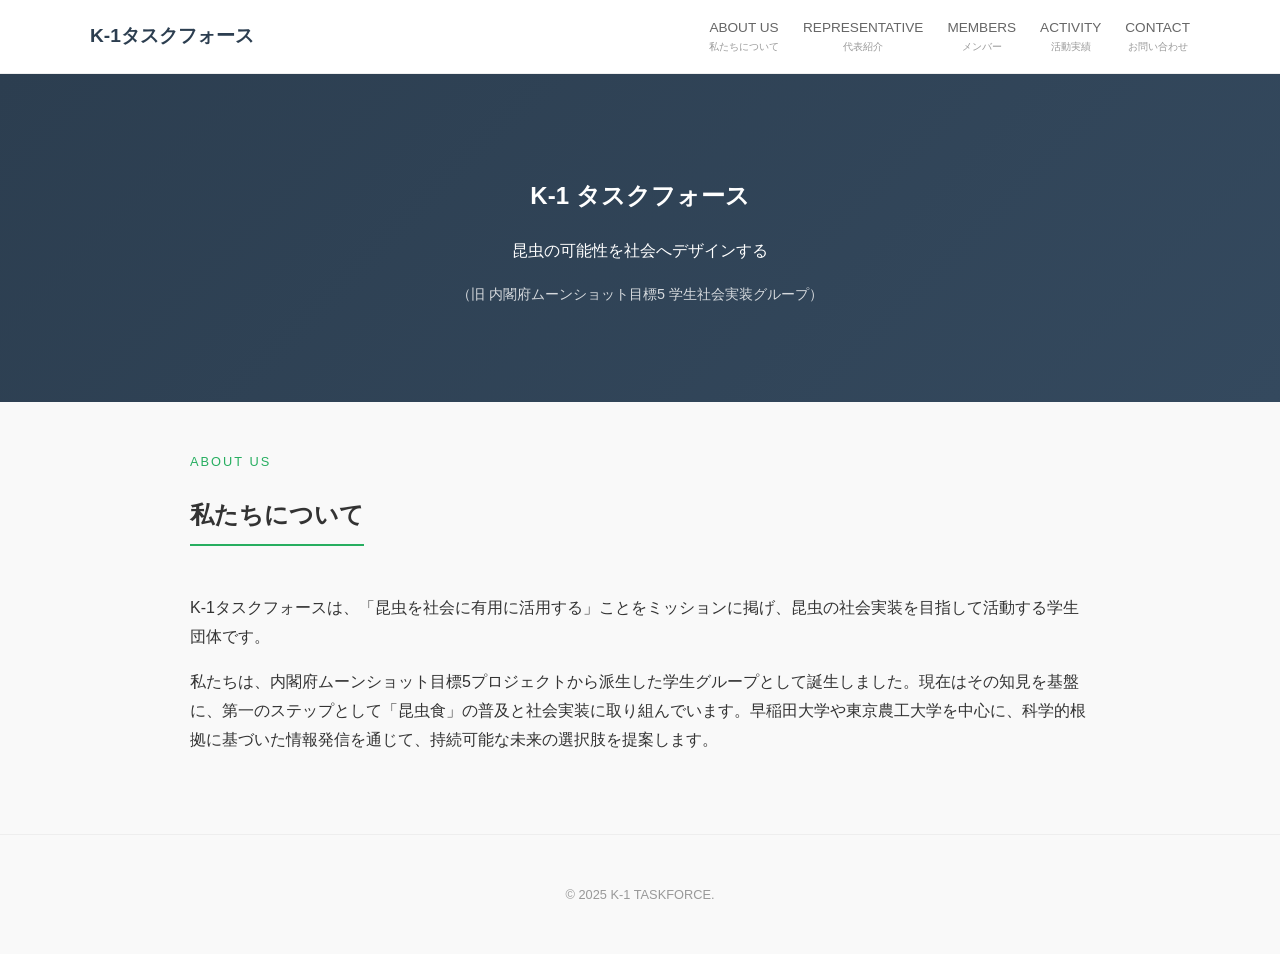
==== index.html @ 68b73879 "全HTMLファイルのOGP設定を統一（logo_black.PNG・公式タイトル・説明文に更新） Co-Authored-By: Claude Sonnet 4.6 <noreply@anthropi" ====
<!DOCTYPE html>
<html lang="ja">
<head>
    <meta charset="UTF-8">
    <meta name="viewport" content="width=device-width, initial-scale=1.0">
    <title>K-1タスクフォース | 昆虫の社会実装を目指す学生団体</title>
    <meta name="description" content="昆虫の社会実装を目指す学生研究チーム「K-1タスクフォース」の公式サイト。内閣府ムーンショット目標5から生まれた知見を活かし、昆虫の有用な活用方法を追求しています。">
    <meta property="og:title" content="昆虫食社会実装学生団体 K-1タスクフォース 公式サイト">
    <style>
        :root { --primary-color: #2c3e50; --accent-color: #27ae60; --bg-color: #f9f9f9; --text-color: #333; }
        body { font-family: "Helvetica Neue", Arial, "Hiragino Kaku Gothic ProN", sans-serif; line-height: 1.8; color: var(--text-color); background-color: var(--bg-color); margin: 0; }
        header { background: white; border-bottom: 1px solid #eee; padding: 1rem 2rem; position: sticky; top: 0; z-index: 100; }
        nav { max-width: 1100px; margin: 0 auto; display: flex; justify-content: space-between; align-items: center; flex-wrap: wrap; }
        .logo { font-weight: bold; font-size: 1.2rem; color: var(--primary-color); text-decoration: none; }
        .nav-links { display: flex; gap: 1.5rem; }
        .nav-links a { text-decoration: none; color: #666; font-size: 0.85rem; text-align: center; transition: color 0.3s; }
        .nav-links a:hover { color: var(--accent-color); }
        .nav-links a span { display: block; font-size: 0.65rem; color: #999; margin-top: -2px; }
        .hero { background: linear-gradient(135deg, #2c3e50 0%, #34495e 100%); color: white; padding: 5rem 2rem; text-align: center; }
        .container { max-width: 900px; margin: 3rem auto; padding: 0 2rem; }
        h2 { border-bottom: 2px solid var(--accent-color); display: inline-block; padding-bottom: 0.5rem; margin-bottom: 2rem; }
        .section-title-en { display: block; font-size: 0.8rem; color: var(--accent-color); text-transform: uppercase; letter-spacing: 2px; }
        footer { text-align: center; padding: 3rem; font-size: 0.8rem; color: #999; border-top: 1px solid #eee; margin-top: 5rem; }
        /* --- スマホ・タブレット向けの調整 (レスポンシブ) --- */
        @media (max-width: 768px) {
            header {
                padding: 1rem;
            }

            nav {
                flex-direction: column; /* ロゴとメニューを縦に並べる */
                gap: 1rem;
            }

            .nav-links {
                gap: 0.8rem;
                flex-wrap: wrap; /* メニューが入り切らない時に折り返す */
                justify-content: center;
            }

            .nav-links a {
                font-size: 0.75rem; /* 文字を少し小さく */
            }

            .hero h1 {
                font-size: 1.8rem; /* タイトルをスマホサイズに */
            }

            .container {
                padding: 0 1.5rem;
                margin: 2rem auto;
            }

            h2 {
                font-size: 1.4rem;
            }

            /* メンバー一覧を1列にする */
            .member-grid {
                grid-template-columns: 1fr !important;
            }

            /* 代表紹介のカード内パディングを調整 */
            .profile-card {
                padding: 2rem 1rem;
            }
        }
    </style>
    <meta name="description" content="内閣府ムーンショット型研究開発事業 目標5に参画する学生団体「K-1タスクフォース」の公式サイト。早稲田大学・東京農工大学を中心に、昆虫食の社会実装と循環型食料生産システムの開発を目指して活動しています。">
    <meta name="keywords" content="K-1タスクフォース, ムーンショット, 昆虫食, コオロギ, 早稲田大学, 東京農工大学, 学生団体, SDGs">

    <meta property="og:type" content="website">
    <meta property="og:url" content="https://tomohiro20.github.io/k1-taskforce/">
    <meta property="og:image" content="https://tomohiro20.github.io/k1-taskforce/logo_black.PNG">
    <meta property="og:site_name" content="K-1 TASKFORCE">
    <meta property="og:description" content="昆虫食の社会実装を目指す学生団体「K-1タスクフォース」の公式ページです。活動実績やイベント出展情報などを発信しています。">
    <meta name="twitter:card" content="summary_large_image">
    <meta name="google-site-verification" content="Trgu1eiCLAtIteQYHwvQUB7ynaxj96qaWu15byhWsTI" />
    <script type="application/ld+json">
    {
    "@context": "https://schema.org",
    "@type": "Organization",
    "name": "K-1タスクフォース",
    "alternateName": "K-1 TASKFORCE",
    "url": "https://tomohiro20.github.io/k1-taskforce/",
    "logo": "https://tomohiro20.github.io/k1-taskforce/profile2.jpg",
    "description": "内閣府ムーンショット型研究開発事業 目標5に参画する学生団体。",
    "founder": {
        "@type": "Person",
        "name": "藍原 朋弘"
    },
    "member": [
        {
        "@type": "Organization",
        "name": "早稲田大学"
        },
        {
        "@type": "Organization",
        "name": "東京農工大学"
        }
    ],
    "sameAs": [
        "https://x.com/moshi_mushi_IF3",
        "https://www.instagram.com/moshi_mushi_if3/"
    ]
    }
    </script>

</head>
<body>
<header>
    <nav>
        <a href="index.html" class="logo">K-1タスクフォース</a>
        <div class="nav-links">
            <a href="index.html">ABOUT US<span>私たちについて</span></a>
            <a href="representative.html">REPRESENTATIVE<span>代表紹介</span></a>
            <a href="members.html">MEMBERS<span>メンバー</span></a>
            <a href="activity.html">ACTIVITY<span>活動実績</span></a>
            <a href="contact.html">CONTACT<span>お問い合わせ</span></a>
        </div>
    </nav>
</header>
<section class="hero">
    <h1>K-1 タスクフォース</h1>
    <p>昆虫の可能性を社会へデザインする</p>
    <p style="font-size: 0.9rem; opacity: 0.8;">（旧 内閣府ムーンショット目標5 学生社会実装グループ）</p>
</section>
<div class="container">
    <span class="section-title-en">About Us</span>
    <h2>私たちについて</h2>
    <p>K-1タスクフォースは、「昆虫を社会に有用に活用する」ことをミッションに掲げ、昆虫の社会実装を目指して活動する学生団体です。</p>
    <p>私たちは、内閣府ムーンショット目標5プロジェクトから派生した学生グループとして誕生しました。現在はその知見を基盤に、第一のステップとして「昆虫食」の普及と社会実装に取り組んでいます。早稲田大学や東京農工大学を中心に、科学的根拠に基づいた情報発信を通じて、持続可能な未来の選択肢を提案します。</p>
</div>
<footer>&copy; 2025 K-1 TASKFORCE.</footer>
</body>
</html>
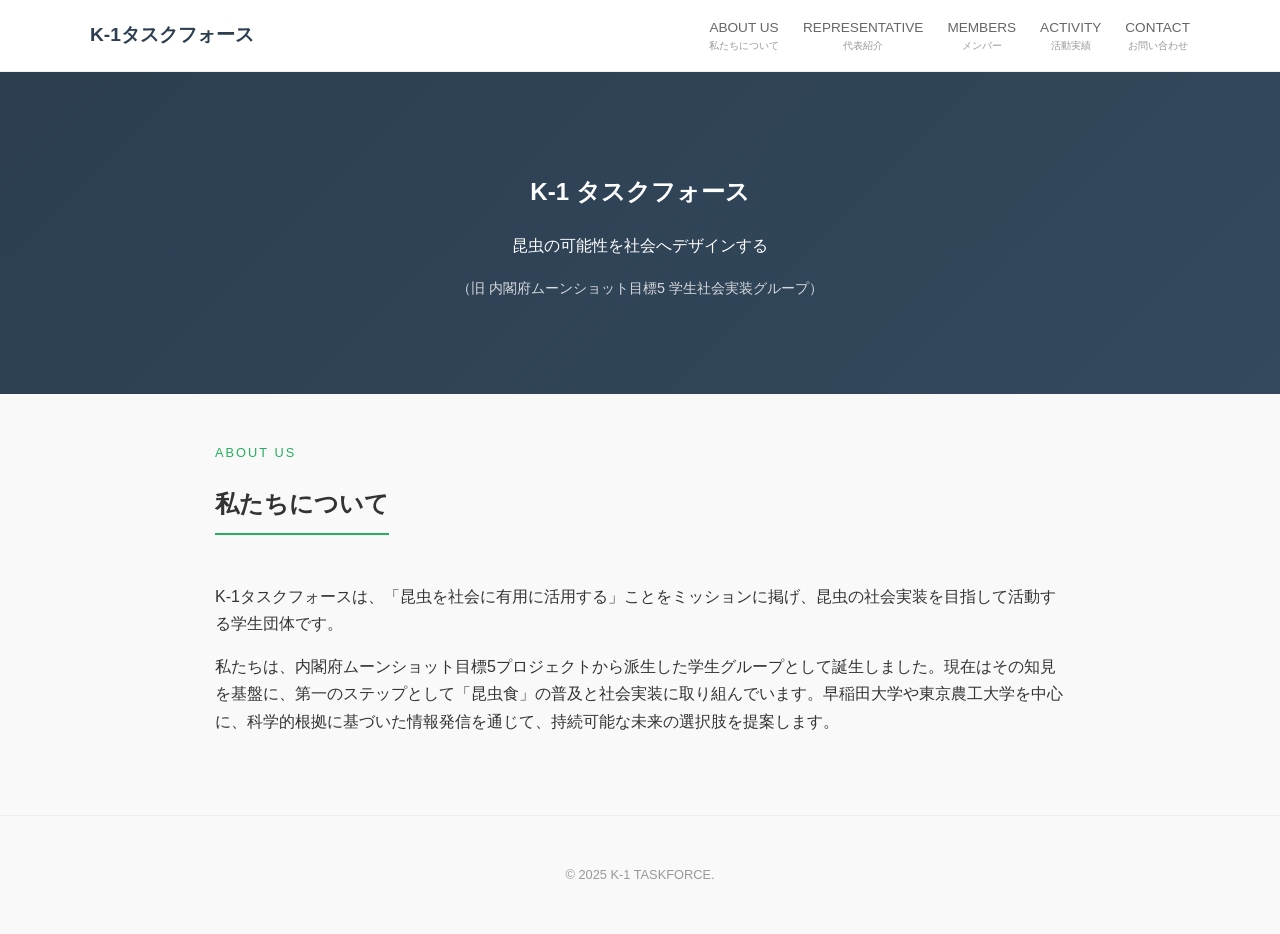
==== commit c95301a6: "CSSを style.css に一本化・ファビコン追加（全HTMLから<style>タグ削除） Co-Authored-By: Claude Sonnet 4.6 <noreply@anthropic" ====
--- a/index.html
+++ b/index.html
@@ -6,66 +6,8 @@
     <title>K-1タスクフォース | 昆虫の社会実装を目指す学生団体</title>
     <meta name="description" content="昆虫の社会実装を目指す学生研究チーム「K-1タスクフォース」の公式サイト。内閣府ムーンショット目標5から生まれた知見を活かし、昆虫の有用な活用方法を追求しています。">
     <meta property="og:title" content="昆虫食社会実装学生団体 K-1タスクフォース 公式サイト">
-    <style>
-        :root { --primary-color: #2c3e50; --accent-color: #27ae60; --bg-color: #f9f9f9; --text-color: #333; }
-        body { font-family: "Helvetica Neue", Arial, "Hiragino Kaku Gothic ProN", sans-serif; line-height: 1.8; color: var(--text-color); background-color: var(--bg-color); margin: 0; }
-        header { background: white; border-bottom: 1px solid #eee; padding: 1rem 2rem; position: sticky; top: 0; z-index: 100; }
-        nav { max-width: 1100px; margin: 0 auto; display: flex; justify-content: space-between; align-items: center; flex-wrap: wrap; }
-        .logo { font-weight: bold; font-size: 1.2rem; color: var(--primary-color); text-decoration: none; }
-        .nav-links { display: flex; gap: 1.5rem; }
-        .nav-links a { text-decoration: none; color: #666; font-size: 0.85rem; text-align: center; transition: color 0.3s; }
-        .nav-links a:hover { color: var(--accent-color); }
-        .nav-links a span { display: block; font-size: 0.65rem; color: #999; margin-top: -2px; }
-        .hero { background: linear-gradient(135deg, #2c3e50 0%, #34495e 100%); color: white; padding: 5rem 2rem; text-align: center; }
-        .container { max-width: 900px; margin: 3rem auto; padding: 0 2rem; }
-        h2 { border-bottom: 2px solid var(--accent-color); display: inline-block; padding-bottom: 0.5rem; margin-bottom: 2rem; }
-        .section-title-en { display: block; font-size: 0.8rem; color: var(--accent-color); text-transform: uppercase; letter-spacing: 2px; }
-        footer { text-align: center; padding: 3rem; font-size: 0.8rem; color: #999; border-top: 1px solid #eee; margin-top: 5rem; }
-        /* --- スマホ・タブレット向けの調整 (レスポンシブ) --- */
-        @media (max-width: 768px) {
-            header {
-                padding: 1rem;
-            }
-
-            nav {
-                flex-direction: column; /* ロゴとメニューを縦に並べる */
-                gap: 1rem;
-            }
-
-            .nav-links {
-                gap: 0.8rem;
-                flex-wrap: wrap; /* メニューが入り切らない時に折り返す */
-                justify-content: center;
-            }
-
-            .nav-links a {
-                font-size: 0.75rem; /* 文字を少し小さく */
-            }
-
-            .hero h1 {
-                font-size: 1.8rem; /* タイトルをスマホサイズに */
-            }
-
-            .container {
-                padding: 0 1.5rem;
-                margin: 2rem auto;
-            }
-
-            h2 {
-                font-size: 1.4rem;
-            }
-
-            /* メンバー一覧を1列にする */
-            .member-grid {
-                grid-template-columns: 1fr !important;
-            }
-
-            /* 代表紹介のカード内パディングを調整 */
-            .profile-card {
-                padding: 2rem 1rem;
-            }
-        }
-    </style>
+    <link rel="icon" href="icon.jpg" type="image/jpeg">
+    <link rel="stylesheet" href="style.css">
     <meta name="description" content="内閣府ムーンショット型研究開発事業 目標5に参画する学生団体「K-1タスクフォース」の公式サイト。早稲田大学・東京農工大学を中心に、昆虫食の社会実装と循環型食料生産システムの開発を目指して活動しています。">
     <meta name="keywords" content="K-1タスクフォース, ムーンショット, 昆虫食, コオロギ, 早稲田大学, 東京農工大学, 学生団体, SDGs">
 
--- a/style.css
+++ b/style.css
@@ -0,0 +1,82 @@
+/* === Variables & Base === */
+:root { --primary-color: #2c3e50; --accent-color: #27ae60; --bg-color: #f9f9f9; --text-color: #333; }
+body { font-family: "Helvetica Neue", Arial, "Hiragino Kaku Gothic ProN", sans-serif; line-height: 1.7; color: var(--text-color); background-color: var(--bg-color); margin: 0; }
+
+/* === Header & Nav === */
+header { background: white; border-bottom: 1px solid #eee; padding: 1rem 2rem; position: sticky; top: 0; z-index: 100; }
+nav { max-width: 1100px; margin: 0 auto; display: flex; justify-content: space-between; align-items: center; flex-wrap: wrap; }
+.logo { font-weight: bold; font-size: 1.2rem; color: var(--primary-color); text-decoration: none; }
+.nav-links { display: flex; gap: 1.5rem; }
+.nav-links a { text-decoration: none; color: #666; font-size: 0.85rem; text-align: center; transition: color 0.3s; }
+.nav-links a:hover { color: var(--accent-color); }
+.nav-links a span { display: block; font-size: 0.65rem; color: #999; margin-top: -2px; }
+
+/* === Hero (index) === */
+.hero { background: linear-gradient(135deg, #2c3e50 0%, #34495e 100%); color: white; padding: 5rem 2rem; text-align: center; }
+
+/* === Layout === */
+.container { max-width: 850px; margin: 3rem auto; padding: 0 2rem; }
+
+/* === Typography === */
+h2 { border-bottom: 2px solid var(--accent-color); display: inline-block; padding-bottom: 0.5rem; margin-bottom: 2rem; }
+h3 { color: var(--primary-color); margin-top: 3rem; border-left: 4px solid var(--primary-color); padding-left: 1rem; font-size: 1.1rem; }
+.section-title-en { display: block; font-size: 0.8rem; color: var(--accent-color); text-transform: uppercase; letter-spacing: 2px; }
+
+/* === Footer === */
+footer { text-align: center; padding: 3rem; font-size: 0.8rem; color: #999; border-top: 1px solid #eee; margin-top: 5rem; }
+
+/* === Activity: News items === */
+.news-item { background: white; padding: 2rem; border-radius: 8px; box-shadow: 0 2px 8px rgba(0,0,0,0.05); margin-bottom: 2rem; display: flex; gap: 2rem; align-items: flex-start; }
+.news-date { font-size: 0.85rem; color: #999; margin-bottom: 0.5rem; display: block; }
+.news-content { flex: 1; }
+.news-title { font-size: 1.3rem; font-weight: bold; margin-bottom: 0.5rem; color: var(--primary-color); line-height: 1.4; }
+.news-tag { display: inline-block; background-color: var(--accent-color); color: white; padding: 0.2rem 0.8rem; border-radius: 4px; font-size: 0.7rem; margin-bottom: 0.5rem; margin-right: 0.5rem; }
+.news-location { font-size: 0.85rem; color: #666; margin-bottom: 1rem; display: block; }
+.news-image { width: 180px; height: 180px; object-fit: cover; border-radius: 8px; background-color: #eee; flex-shrink: 0; }
+.btn-container { display: flex; gap: 10px; flex-wrap: wrap; margin-top: 1rem; }
+.btn-link { display: inline-block; padding: 0.5rem 1rem; background: white; border: 1px solid var(--accent-color); color: var(--accent-color); text-decoration: none; border-radius: 4px; font-size: 0.8rem; transition: all 0.3s; }
+.btn-link:hover { background: var(--accent-color); color: white; }
+
+/* === Members === */
+.member-grid { display: grid; grid-template-columns: repeat(auto-fit, minmax(300px, 1fr)); gap: 1.5rem; margin-top: 1.5rem; }
+.member-card { background: white; padding: 1.5rem; border-radius: 8px; box-shadow: 0 2px 8px rgba(0,0,0,0.05); transition: transform 0.2s; }
+.member-card:hover { transform: translateY(-3px); box-shadow: 0 4px 15px rgba(0,0,0,0.1); }
+.member-name { font-size: 1.1rem; font-weight: bold; margin-bottom: 0.2rem; }
+.member-kana { font-size: 0.7rem; color: #999; margin-bottom: 0.8rem; }
+.member-info { font-size: 0.85rem; color: #555; line-height: 1.5; }
+.lab-name { font-size: 0.8rem; color: var(--accent-color); margin-top: 0.5rem; font-weight: bold; }
+
+/* === Representative === */
+.profile-card { background: white; padding: 3rem; border-radius: 12px; box-shadow: 0 4px 15px rgba(0,0,0,0.05); text-align: center; }
+.profile-img { width: 180px; height: 180px; border-radius: 50%; object-fit: cover; border: 4px solid white; box-shadow: 0 4px 10px rgba(0,0,0,0.1); margin-bottom: 1.5rem; }
+
+/* === Contact === */
+.contact-card { background: white; padding: 3rem 2rem; border-radius: 12px; box-shadow: 0 4px 15px rgba(0,0,0,0.05); text-align: center; margin-top: 2rem; }
+.email-section { margin: 2rem 0 3.5rem; }
+.email-box { display: inline-block; background: #f0f4f8; padding: 1.5rem 2.5rem; border-radius: 8px; border: 2px dashed var(--accent-color); }
+.email-address { display: block; font-size: 1.4rem; font-weight: bold; color: var(--primary-color); text-decoration: none; margin-bottom: 0.5rem; transition: color 0.3s; word-break: break-all; }
+.email-address:hover { color: var(--accent-color); }
+.email-label { font-size: 0.8rem; color: #666; }
+.sns-section { border-top: 1px solid #eee; margin-top: 2rem; padding-top: 2rem; }
+.sns-container { display: flex; justify-content: center; gap: 1.5rem; margin-top: 1.5rem; flex-wrap: wrap; }
+.sns-button { display: flex; align-items: center; gap: 10px; padding: 0.8rem 1.5rem; border-radius: 50px; text-decoration: none; font-size: 0.9rem; font-weight: bold; transition: transform 0.2s, opacity 0.3s; color: white; min-width: 180px; justify-content: center; }
+.sns-button:hover { transform: translateY(-3px); opacity: 0.9; }
+.btn-x { background-color: #000; }
+.btn-instagram { background: linear-gradient(45deg, #f09433 0%, #e6683c 25%, #dc2743 50%, #cc2366 75%, #bc1888 100%); }
+
+/* === Responsive === */
+@media (max-width: 768px) {
+    header { padding: 1rem; }
+    nav { flex-direction: column; gap: 1rem; }
+    .nav-links { gap: 0.8rem; flex-wrap: wrap; justify-content: center; }
+    .nav-links a { font-size: 0.75rem; }
+    .hero h1 { font-size: 1.8rem; }
+    .container { padding: 0 1.5rem; margin: 2rem auto; }
+    h2 { font-size: 1.4rem; }
+    .member-grid { grid-template-columns: 1fr !important; }
+    .profile-card { padding: 2rem 1rem; }
+    .news-item { flex-direction: column; }
+    .news-image { width: 100%; height: 200px; margin-bottom: 1rem; }
+    .email-address { font-size: 1.1rem; }
+    .email-box { padding: 1.2rem; }
+}
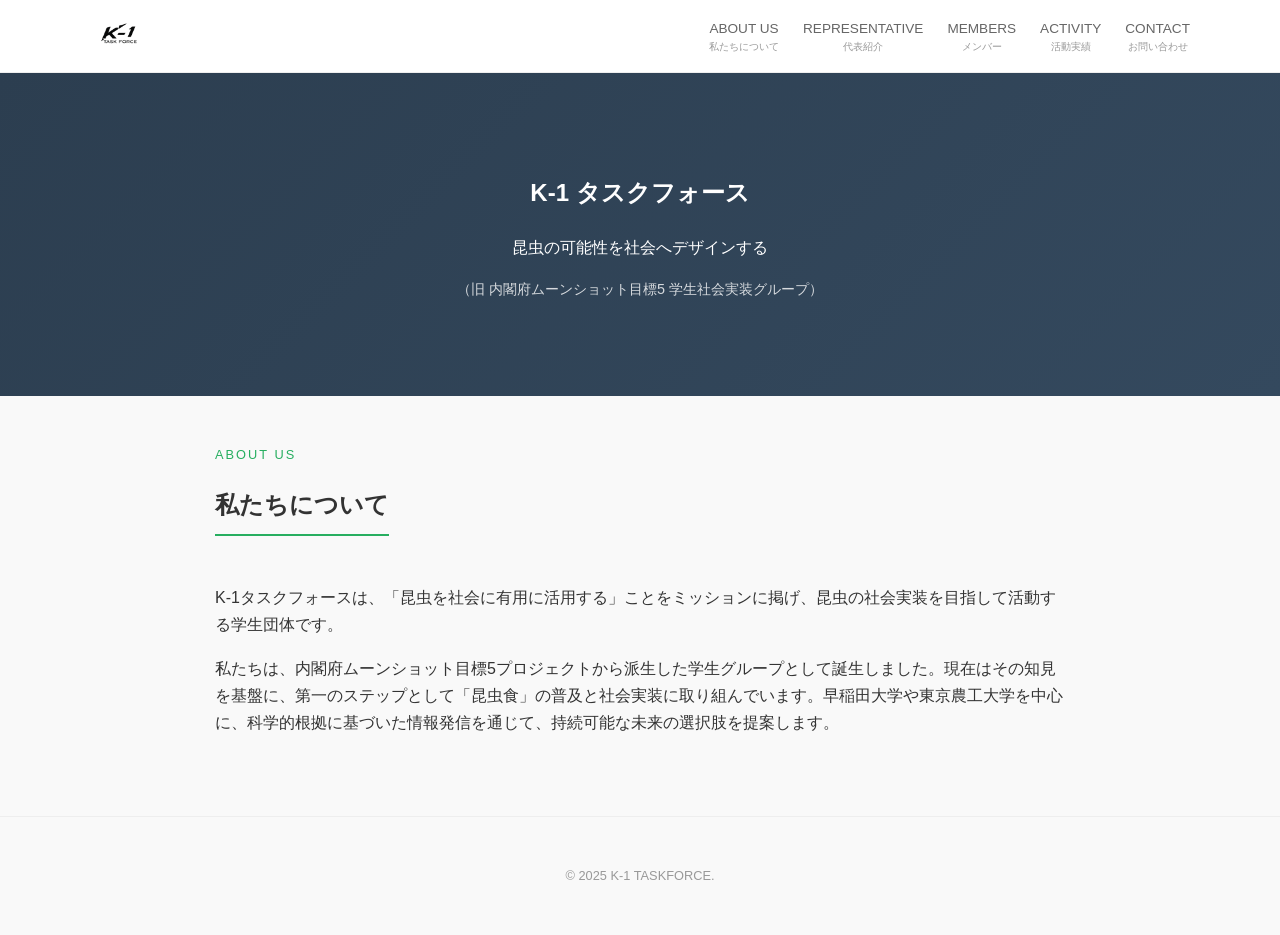
==== commit 6480df62: "ヘッダーのテキストロゴを画像（logo_black.PNG）に置き換え・レスポンシブ対応 Co-Authored-By: Claude Sonnet 4.6 <noreply@anthropic.co" ====
--- a/index.html
+++ b/index.html
@@ -52,7 +52,9 @@
 <body>
 <header>
     <nav>
-        <a href="index.html" class="logo">K-1タスクフォース</a>
+        <a href="index.html" class="logo">
+            <img src="logo_black.PNG" alt="K-1タスクフォース">
+        </a>
         <div class="nav-links">
             <a href="index.html">ABOUT US<span>私たちについて</span></a>
             <a href="representative.html">REPRESENTATIVE<span>代表紹介</span></a>
--- a/style.css
+++ b/style.css
@@ -5,7 +5,8 @@
 /* === Header & Nav === */
 header { background: white; border-bottom: 1px solid #eee; padding: 1rem 2rem; position: sticky; top: 0; z-index: 100; }
 nav { max-width: 1100px; margin: 0 auto; display: flex; justify-content: space-between; align-items: center; flex-wrap: wrap; }
-.logo { font-weight: bold; font-size: 1.2rem; color: var(--primary-color); text-decoration: none; }
+.logo { text-decoration: none; display: flex; align-items: center; flex-shrink: 0; }
+.logo img { height: 40px; width: auto; display: block; }
 .nav-links { display: flex; gap: 1.5rem; }
 .nav-links a { text-decoration: none; color: #666; font-size: 0.85rem; text-align: center; transition: color 0.3s; }
 .nav-links a:hover { color: var(--accent-color); }
@@ -66,8 +67,9 @@
 
 /* === Responsive === */
 @media (max-width: 768px) {
-    header { padding: 1rem; }
-    nav { flex-direction: column; gap: 1rem; }
+    header { padding: 0.8rem 1rem; }
+    nav { flex-direction: column; gap: 0.8rem; align-items: center; }
+    .logo img { height: 32px; }
     .nav-links { gap: 0.8rem; flex-wrap: wrap; justify-content: center; }
     .nav-links a { font-size: 0.75rem; }
     .hero h1 { font-size: 1.8rem; }
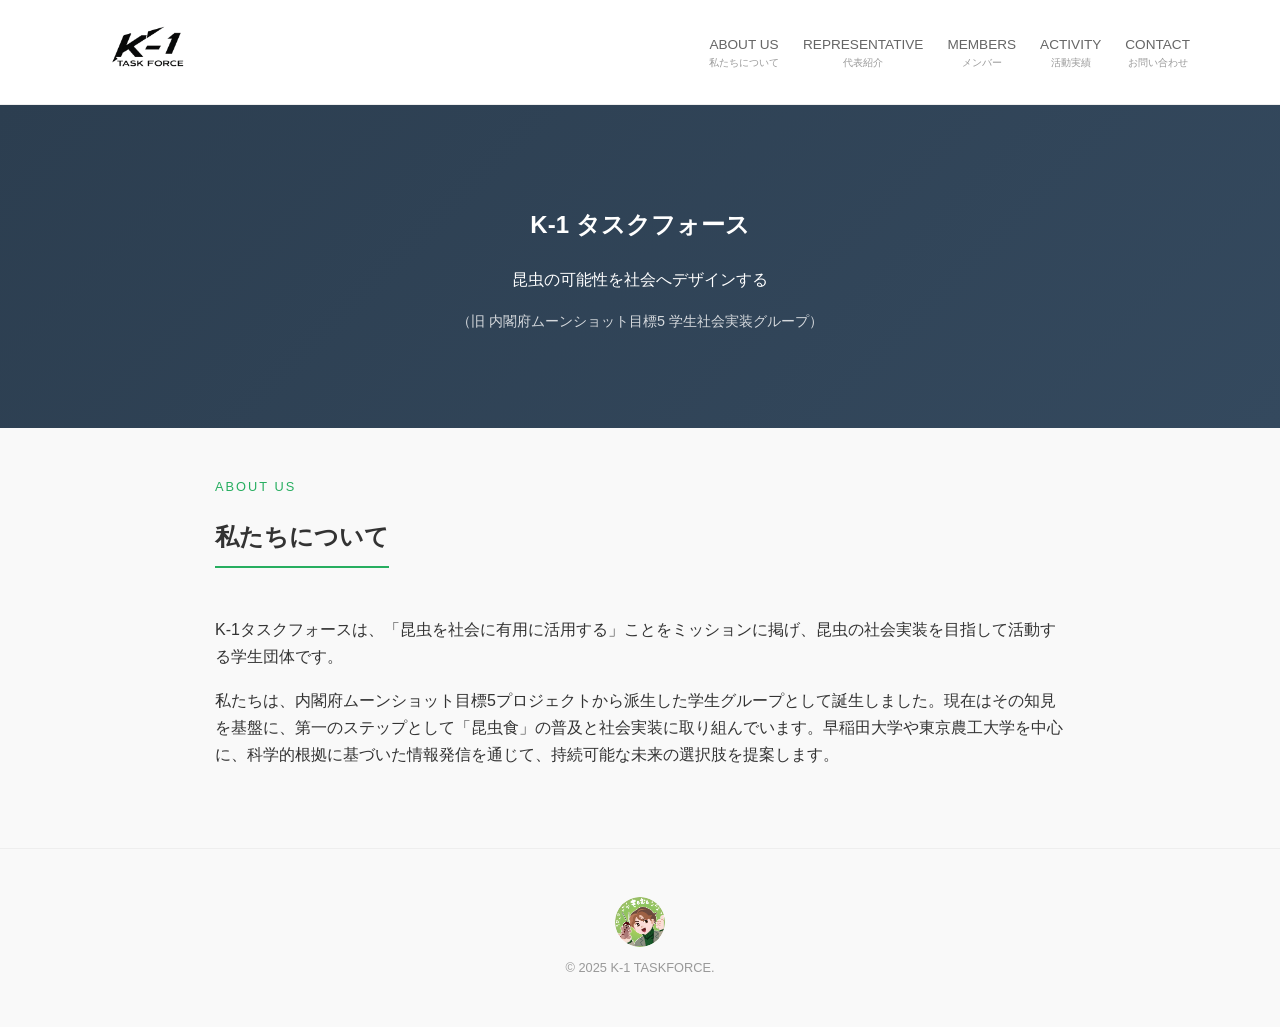
==== commit ddc35942: "ファビコン修正（icon.jpg→icon.png）・フッターにもしむし画像を追加 Co-Authored-By: Claude Sonnet 4.6 <noreply@anthropic.com>" ====
--- a/index.html
+++ b/index.html
@@ -6,7 +6,7 @@
     <title>K-1タスクフォース | 昆虫の社会実装を目指す学生団体</title>
     <meta name="description" content="昆虫の社会実装を目指す学生研究チーム「K-1タスクフォース」の公式サイト。内閣府ムーンショット目標5から生まれた知見を活かし、昆虫の有用な活用方法を追求しています。">
     <meta property="og:title" content="昆虫食社会実装学生団体 K-1タスクフォース 公式サイト">
-    <link rel="icon" href="icon.jpg" type="image/jpeg">
+    <link rel="icon" href="icon.png" type="image/png">
     <link rel="stylesheet" href="style.css">
     <meta name="description" content="内閣府ムーンショット型研究開発事業 目標5に参画する学生団体「K-1タスクフォース」の公式サイト。早稲田大学・東京農工大学を中心に、昆虫食の社会実装と循環型食料生産システムの開発を目指して活動しています。">
     <meta name="keywords" content="K-1タスクフォース, ムーンショット, 昆虫食, コオロギ, 早稲田大学, 東京農工大学, 学生団体, SDGs">
@@ -75,6 +75,11 @@
     <p>K-1タスクフォースは、「昆虫を社会に有用に活用する」ことをミッションに掲げ、昆虫の社会実装を目指して活動する学生団体です。</p>
     <p>私たちは、内閣府ムーンショット目標5プロジェクトから派生した学生グループとして誕生しました。現在はその知見を基盤に、第一のステップとして「昆虫食」の普及と社会実装に取り組んでいます。早稲田大学や東京農工大学を中心に、科学的根拠に基づいた情報発信を通じて、持続可能な未来の選択肢を提案します。</p>
 </div>
-<footer>&copy; 2025 K-1 TASKFORCE.</footer>
+<footer>
+    <div style="display: flex; align-items: center; justify-content: center; gap: 10px; flex-direction: column;">
+        <img src="icon.png" alt="もしむし" style="height: 50px; width: 50px; border-radius: 50%; object-fit: cover;">
+        <span>&copy; 2025 K-1 TASKFORCE.</span>
+    </div>
+</footer>
 </body>
 </html>
--- a/style.css
+++ b/style.css
@@ -3,10 +3,10 @@
 body { font-family: "Helvetica Neue", Arial, "Hiragino Kaku Gothic ProN", sans-serif; line-height: 1.7; color: var(--text-color); background-color: var(--bg-color); margin: 0; }
 
 /* === Header & Nav === */
-header { background: white; border-bottom: 1px solid #eee; padding: 1rem 2rem; position: sticky; top: 0; z-index: 100; }
+header { background: white; border-bottom: 1px solid #eee; padding: 0.75rem 2rem; position: sticky; top: 0; z-index: 100; }
 nav { max-width: 1100px; margin: 0 auto; display: flex; justify-content: space-between; align-items: center; flex-wrap: wrap; }
 .logo { text-decoration: none; display: flex; align-items: center; flex-shrink: 0; }
-.logo img { height: 40px; width: auto; display: block; }
+.logo img { height: 80px !important; width: auto !important; max-width: none !important; display: inline-block !important; vertical-align: middle; }
 .nav-links { display: flex; gap: 1.5rem; }
 .nav-links a { text-decoration: none; color: #666; font-size: 0.85rem; text-align: center; transition: color 0.3s; }
 .nav-links a:hover { color: var(--accent-color); }
@@ -67,9 +67,9 @@
 
 /* === Responsive === */
 @media (max-width: 768px) {
-    header { padding: 0.8rem 1rem; }
-    nav { flex-direction: column; gap: 0.8rem; align-items: center; }
-    .logo img { height: 32px; }
+    header { padding: 0.75rem 1rem; }
+    nav { flex-direction: column; gap: 0.75rem; align-items: center; }
+    .logo img { height: 60px !important; }
     .nav-links { gap: 0.8rem; flex-wrap: wrap; justify-content: center; }
     .nav-links a { font-size: 0.75rem; }
     .hero h1 { font-size: 1.8rem; }
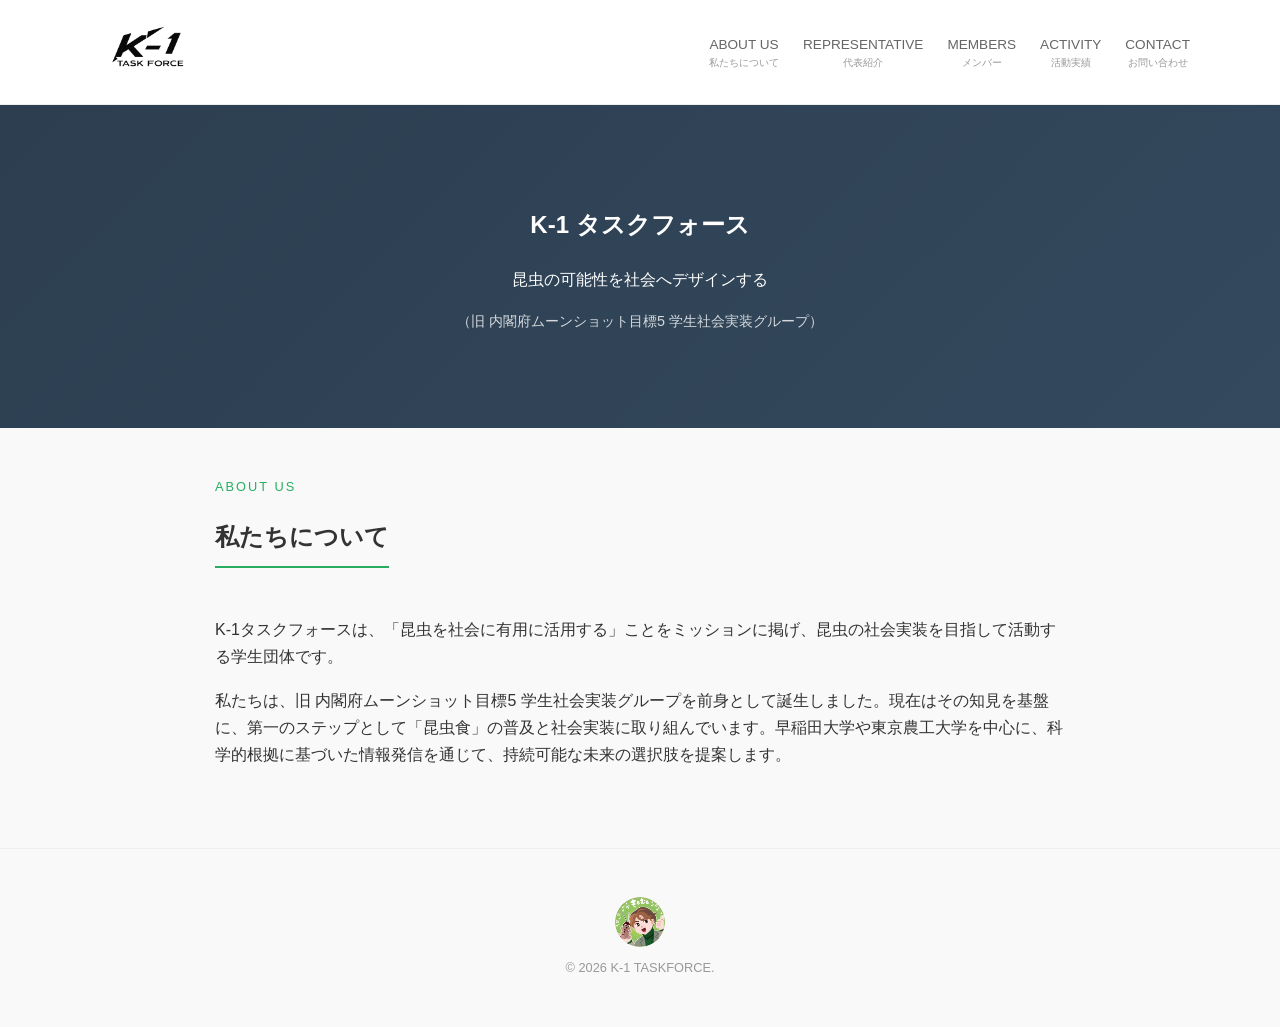
==== commit 0ac0c55d: "ムーンショット表記を「旧」に統一・画像ファイル名を開催日に修正・フッター年/description重複/sitemap更新 Co-Authored-By: Claude Opus 5.5 <norep" ====
--- a/index.html
+++ b/index.html
@@ -4,11 +4,10 @@
     <meta charset="UTF-8">
     <meta name="viewport" content="width=device-width, initial-scale=1.0">
     <title>K-1タスクフォース | 昆虫の社会実装を目指す学生団体</title>
-    <meta name="description" content="昆虫の社会実装を目指す学生研究チーム「K-1タスクフォース」の公式サイト。内閣府ムーンショット目標5から生まれた知見を活かし、昆虫の有用な活用方法を追求しています。">
+    <meta name="description" content="昆虫の社会実装を目指す学生研究チーム「K-1タスクフォース」の公式サイト。旧 内閣府ムーンショット目標5 学生社会実装グループとして培った知見を活かし、昆虫の有用な活用方法を追求しています。">
     <meta property="og:title" content="昆虫食社会実装学生団体 K-1タスクフォース 公式サイト">
     <link rel="icon" href="icon.png" type="image/png">
     <link rel="stylesheet" href="style.css">
-    <meta name="description" content="内閣府ムーンショット型研究開発事業 目標5に参画する学生団体「K-1タスクフォース」の公式サイト。早稲田大学・東京農工大学を中心に、昆虫食の社会実装と循環型食料生産システムの開発を目指して活動しています。">
     <meta name="keywords" content="K-1タスクフォース, ムーンショット, 昆虫食, コオロギ, 早稲田大学, 東京農工大学, 学生団体, SDGs">
 
     <meta property="og:type" content="website">
@@ -26,7 +25,7 @@
     "alternateName": "K-1 TASKFORCE",
     "url": "https://tomohiro20.github.io/k1-taskforce/",
     "logo": "https://tomohiro20.github.io/k1-taskforce/profile2.jpg",
-    "description": "内閣府ムーンショット型研究開発事業 目標5に参画する学生団体。",
+    "description": "昆虫の社会実装を目指す学生団体（旧 内閣府ムーンショット目標5 学生社会実装グループ）。",
     "founder": {
         "@type": "Person",
         "name": "藍原 朋弘"
@@ -73,12 +72,12 @@
     <span class="section-title-en">About Us</span>
     <h2>私たちについて</h2>
     <p>K-1タスクフォースは、「昆虫を社会に有用に活用する」ことをミッションに掲げ、昆虫の社会実装を目指して活動する学生団体です。</p>
-    <p>私たちは、内閣府ムーンショット目標5プロジェクトから派生した学生グループとして誕生しました。現在はその知見を基盤に、第一のステップとして「昆虫食」の普及と社会実装に取り組んでいます。早稲田大学や東京農工大学を中心に、科学的根拠に基づいた情報発信を通じて、持続可能な未来の選択肢を提案します。</p>
+    <p>私たちは、旧 内閣府ムーンショット目標5 学生社会実装グループを前身として誕生しました。現在はその知見を基盤に、第一のステップとして「昆虫食」の普及と社会実装に取り組んでいます。早稲田大学や東京農工大学を中心に、科学的根拠に基づいた情報発信を通じて、持続可能な未来の選択肢を提案します。</p>
 </div>
 <footer>
     <div style="display: flex; align-items: center; justify-content: center; gap: 10px; flex-direction: column;">
         <img src="icon.png" alt="もしむし" style="height: 50px; width: 50px; border-radius: 50%; object-fit: cover;">
-        <span>&copy; 2025 K-1 TASKFORCE.</span>
+        <span>&copy; 2026 K-1 TASKFORCE.</span>
     </div>
 </footer>
 </body>
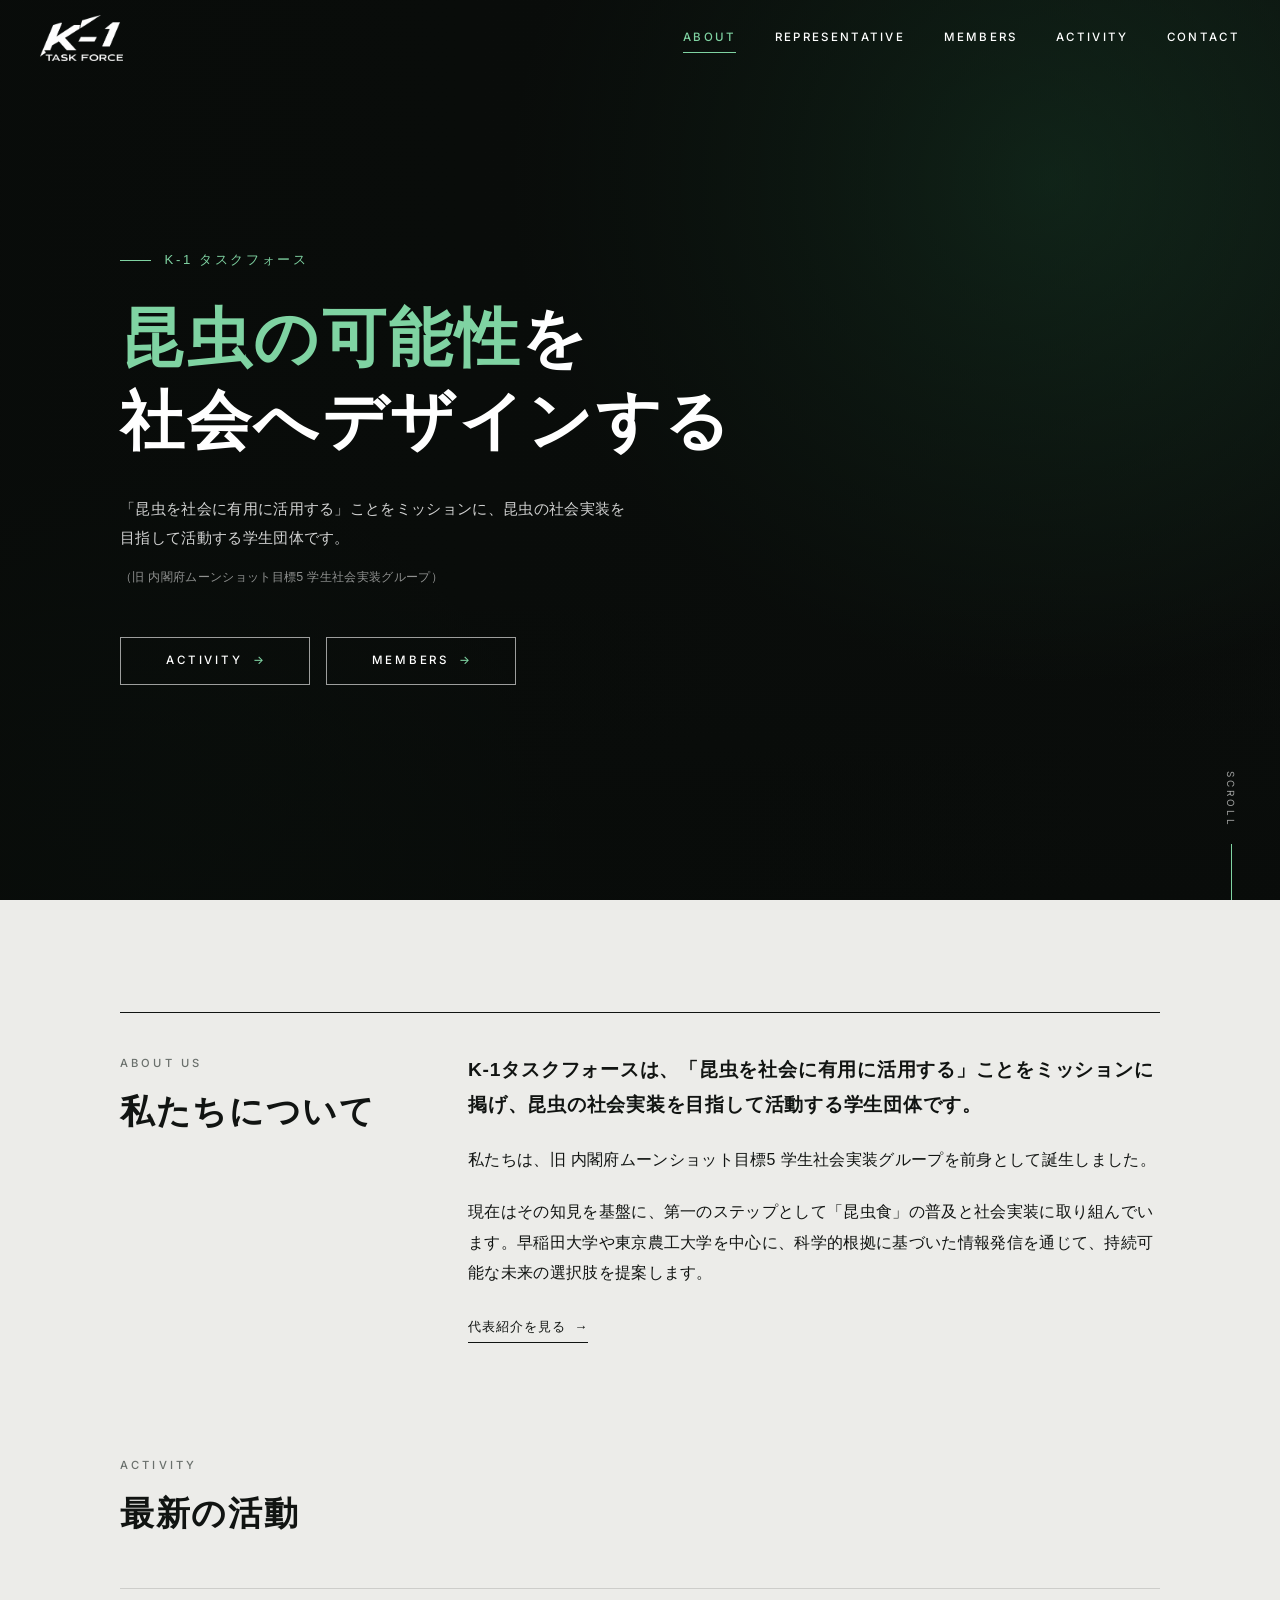
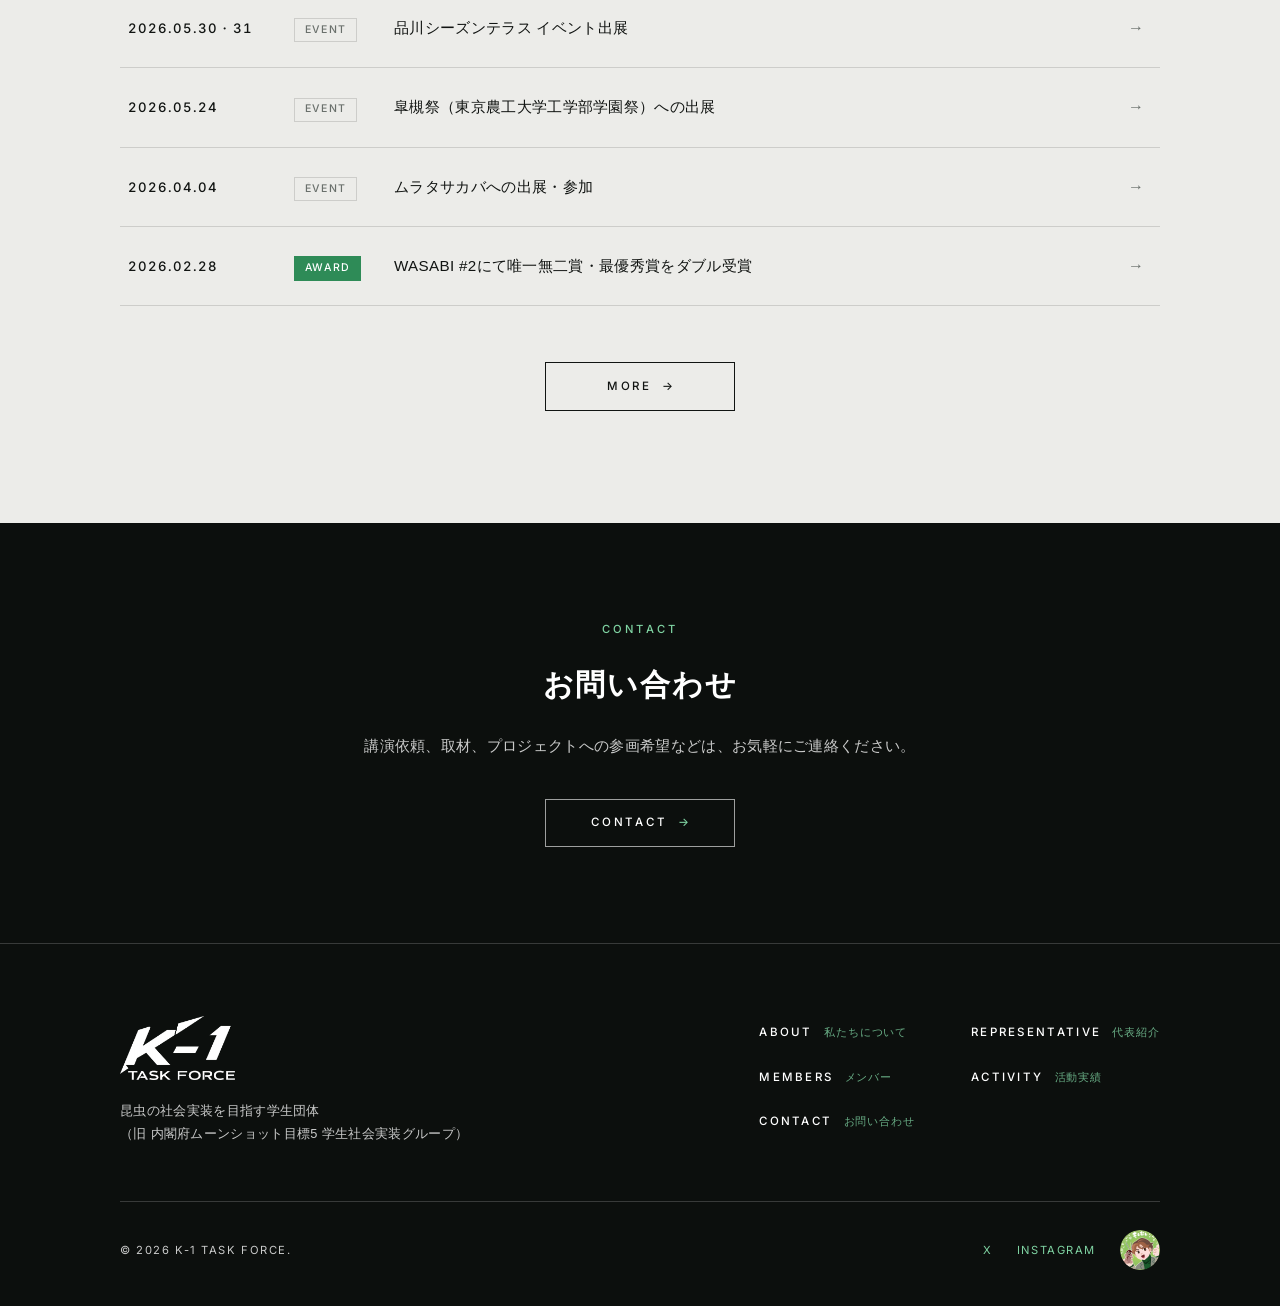
==== commit 4782513f: "サイトデザインを刷新・フォルダ構成を assets/ に整理 - 暗いヒーロー＋写真スライドショー、共通ヘッダー/フッター、スマホメニューを追加 - CSS/JS/画像を assets/ 配下に整理し" ====
--- a/index.html
+++ b/index.html
@@ -5,18 +5,25 @@
     <meta name="viewport" content="width=device-width, initial-scale=1.0">
     <title>K-1タスクフォース | 昆虫の社会実装を目指す学生団体</title>
     <meta name="description" content="昆虫の社会実装を目指す学生研究チーム「K-1タスクフォース」の公式サイト。旧 内閣府ムーンショット目標5 学生社会実装グループとして培った知見を活かし、昆虫の有用な活用方法を追求しています。">
-    <meta property="og:title" content="昆虫食社会実装学生団体 K-1タスクフォース 公式サイト">
-    <link rel="icon" href="icon.png" type="image/png">
-    <link rel="stylesheet" href="style.css">
-    <meta name="keywords" content="K-1タスクフォース, ムーンショット, 昆虫食, コオロギ, 早稲田大学, 東京農工大学, 学生団体, SDGs">
+    <link rel="canonical" href="https://tomohiro20.github.io/k1-taskforce/">
 
     <meta property="og:type" content="website">
+    <meta property="og:site_name" content="K-1 TASK FORCE">
+    <meta property="og:title" content="K-1タスクフォース | 昆虫の社会実装を目指す学生団体">
+    <meta property="og:description" content="昆虫食の社会実装を目指す学生団体「K-1タスクフォース」の公式ページです。活動実績やイベント出展情報などを発信しています。">
     <meta property="og:url" content="https://tomohiro20.github.io/k1-taskforce/">
-    <meta property="og:image" content="https://tomohiro20.github.io/k1-taskforce/logo_black.PNG">
-    <meta property="og:site_name" content="K-1 TASKFORCE">
-    <meta property="og:description" content="昆虫食の社会実装を目指す学生団体「K-1タスクフォース」の公式ページです。活動実績やイベント出展情報などを発信しています。">
+    <meta property="og:image" content="https://tomohiro20.github.io/k1-taskforce/assets/img/ogp.png">
     <meta name="twitter:card" content="summary_large_image">
-    <meta name="google-site-verification" content="Trgu1eiCLAtIteQYHwvQUB7ynaxj96qaWu15byhWsTI" />
+    <meta name="google-site-verification" content="Trgu1eiCLAtIteQYHwvQUB7ynaxj96qaWu15byhWsTI">
+
+    <link rel="icon" href="assets/img/favicon.png" type="image/png">
+    <link rel="apple-touch-icon" href="assets/img/apple-touch-icon.png">
+    <link rel="preconnect" href="https://fonts.googleapis.com">
+    <link rel="preconnect" href="https://fonts.gstatic.com" crossorigin>
+    <link rel="stylesheet" href="https://fonts.googleapis.com/css2?family=Inter:wght@400;500;600&display=swap">
+    <link rel="stylesheet" href="assets/css/style.css">
+    <script>document.documentElement.className = 'js';</script>
+    <meta name="keywords" content="K-1タスクフォース, ムーンショット, 昆虫食, コオロギ, 早稲田大学, 東京農工大学, 学生団体, SDGs">
     <script type="application/ld+json">
     {
     "@context": "https://schema.org",
@@ -24,7 +31,7 @@
     "name": "K-1タスクフォース",
     "alternateName": "K-1 TASKFORCE",
     "url": "https://tomohiro20.github.io/k1-taskforce/",
-    "logo": "https://tomohiro20.github.io/k1-taskforce/profile2.jpg",
+    "logo": "https://tomohiro20.github.io/k1-taskforce/assets/img/logo.png",
     "description": "昆虫の社会実装を目指す学生団体（旧 内閣府ムーンショット目標5 学生社会実装グループ）。",
     "founder": {
         "@type": "Person",
@@ -46,39 +53,121 @@
     ]
     }
     </script>
-
 </head>
 <body>
-<header>
-    <nav>
-        <a href="index.html" class="logo">
-            <img src="logo_black.PNG" alt="K-1タスクフォース">
+<!-- ▼ ヘッダー（全ページ共通） -->
+<header class="site-header">
+    <div class="site-header__inner">
+        <a href="index.html" class="site-logo" aria-label="K-1タスクフォース トップページ">
+            <img src="assets/img/logo-white.png" alt="K-1 TASK FORCE" class="logo-light" width="433" height="240">
+            <img src="assets/img/logo.png" alt="" class="logo-dark" width="433" height="240">
         </a>
-        <div class="nav-links">
-            <a href="index.html">ABOUT US<span>私たちについて</span></a>
-            <a href="representative.html">REPRESENTATIVE<span>代表紹介</span></a>
-            <a href="members.html">MEMBERS<span>メンバー</span></a>
-            <a href="activity.html">ACTIVITY<span>活動実績</span></a>
-            <a href="contact.html">CONTACT<span>お問い合わせ</span></a>
+        <nav class="site-nav" id="site-nav" aria-label="メインメニュー">
+            <a href="index.html" aria-current="page">About<span>私たちについて</span></a>
+            <a href="representative.html">Representative<span>代表紹介</span></a>
+            <a href="members.html">Members<span>メンバー</span></a>
+            <a href="activity.html">Activity<span>活動実績</span></a>
+            <a href="contact.html">Contact<span>お問い合わせ</span></a>
+        </nav>
+        <button type="button" class="nav-toggle" aria-controls="site-nav" aria-expanded="false" aria-label="メニューを開く">
+            <span></span><span></span><span></span>
+        </button>
+    </div>
+</header>
+<!-- ▲ ヘッダー -->
+
+<main>
+    <section class="hero">
+        <!-- 背景スライドショー：写真は assets/img/hero/ に置く（4枚・順番にフェード） -->
+        <div class="hero__slides" aria-hidden="true">
+            <span style="background-image: url('assets/img/hero/01.jpg');"></span>
+            <span style="background-image: url('assets/img/hero/02.jpg'); background-position: 35% center;"></span>
+            <span style="background-image: url('assets/img/hero/03.jpg');"></span>
+            <span style="background-image: url('assets/img/hero/04.jpg'); background-position: 85% center;"></span>
         </div>
-    </nav>
-</header>
-<section class="hero">
-    <h1>K-1 タスクフォース</h1>
-    <p>昆虫の可能性を社会へデザインする</p>
-    <p style="font-size: 0.9rem; opacity: 0.8;">（旧 内閣府ムーンショット目標5 学生社会実装グループ）</p>
+        <div class="wrap">
+            <h1><span class="hero__eyebrow">K-1 タスクフォース</span><em>昆虫の可能性</em>を<br>社会へデザインする</h1>
+            <p class="hero__lead">「昆虫を社会に有用に活用する」ことをミッションに、昆虫の社会実装を目指して活動する学生団体です。</p>
+            <p class="hero__note">（旧 内閣府ムーンショット目標5 学生社会実装グループ）</p>
+            <div class="hero__actions">
+                <a href="activity.html" class="btn btn--light">Activity</a>
+                <a href="members.html" class="btn btn--light">Members</a>
+            </div>
+        </div>
+        <span class="hero__scroll" aria-hidden="true">SCROLL</span>
+    </section>
+
+    <section class="section">
+        <div class="wrap">
+            <div class="split reveal">
+                <div class="split__head">
+                    <span class="label">About Us</span>
+                    <h2>私たちについて</h2>
+                </div>
+                <div class="split__body">
+                    <p class="lead">K-1タスクフォースは、「昆虫を社会に有用に活用する」ことをミッションに掲げ、昆虫の社会実装を目指して活動する学生団体です。</p>
+                    <p>私たちは、旧 内閣府ムーンショット目標5 学生社会実装グループを前身として誕生しました。</p>
+                    <p>現在はその知見を基盤に、第一のステップとして「昆虫食」の普及と社会実装に取り組んでいます。早稲田大学や東京農工大学を中心に、科学的根拠に基づいた情報発信を通じて、持続可能な未来の選択肢を提案します。</p>
+                    <p><a href="representative.html" class="text-link text-link--internal">代表紹介を見る</a></p>
+                </div>
+            </div>
+        </div>
+    </section>
+
+    <section class="section">
+        <div class="wrap">
+            <div class="section__head reveal">
+                <span class="label">Activity</span>
+                <h2>最新の活動</h2>
+            </div>
+            <!-- activity.html の上から4件が自動で表示されます（assets/js/main.js） -->
+            <div class="reveal" data-latest-activity="4">
+                <p>イベント出展や講演などの活動実績は、<a href="activity.html">活動実績ページ</a>でご覧いただけます。</p>
+            </div>
+            <div class="section__more reveal">
+                <a href="activity.html" class="btn">More</a>
+            </div>
+        </div>
+    </section>
+</main>
+
+<section class="cta">
+    <div class="wrap reveal">
+        <span class="label">Contact</span>
+        <h2>お問い合わせ</h2>
+        <p>講演依頼、取材、プロジェクトへの参画希望などは、お気軽にご連絡ください。</p>
+        <a href="contact.html" class="btn btn--light">Contact</a>
+    </div>
 </section>
-<div class="container">
-    <span class="section-title-en">About Us</span>
-    <h2>私たちについて</h2>
-    <p>K-1タスクフォースは、「昆虫を社会に有用に活用する」ことをミッションに掲げ、昆虫の社会実装を目指して活動する学生団体です。</p>
-    <p>私たちは、旧 内閣府ムーンショット目標5 学生社会実装グループを前身として誕生しました。現在はその知見を基盤に、第一のステップとして「昆虫食」の普及と社会実装に取り組んでいます。早稲田大学や東京農工大学を中心に、科学的根拠に基づいた情報発信を通じて、持続可能な未来の選択肢を提案します。</p>
-</div>
-<footer>
-    <div style="display: flex; align-items: center; justify-content: center; gap: 10px; flex-direction: column;">
-        <img src="icon.png" alt="もしむし" style="height: 50px; width: 50px; border-radius: 50%; object-fit: cover;">
-        <span>&copy; 2026 K-1 TASKFORCE.</span>
+
+<!-- ▼ フッター（全ページ共通） -->
+<footer class="site-footer">
+    <div class="wrap">
+        <div class="site-footer__top">
+            <div class="site-footer__brand">
+                <img src="assets/img/logo-white.png" alt="K-1 TASK FORCE" width="433" height="240">
+                <p>昆虫の社会実装を目指す学生団体<br>（旧 内閣府ムーンショット目標5 学生社会実装グループ）</p>
+            </div>
+            <ul class="site-footer__nav">
+            <li><a href="index.html">ABOUT<span>私たちについて</span></a></li>
+            <li><a href="representative.html">REPRESENTATIVE<span>代表紹介</span></a></li>
+            <li><a href="members.html">MEMBERS<span>メンバー</span></a></li>
+            <li><a href="activity.html">ACTIVITY<span>活動実績</span></a></li>
+            <li><a href="contact.html">CONTACT<span>お問い合わせ</span></a></li>
+            </ul>
+        </div>
+        <div class="site-footer__bottom">
+            <span>&copy; 2026 K-1 TASK FORCE.</span>
+            <div class="site-footer__sns">
+                <a href="https://x.com/moshi_mushi_IF3" target="_blank" rel="noopener">X</a>
+                <a href="https://www.instagram.com/moshi_mushi_if3/" target="_blank" rel="noopener">INSTAGRAM</a>
+                <img src="assets/img/mascot.png" alt="もしむし" width="40" height="40">
+            </div>
+        </div>
     </div>
 </footer>
+<!-- ▲ フッター -->
+
+<script src="assets/js/main.js"></script>
 </body>
-</html>+</html>
--- a/assets/css/style.css
+++ b/assets/css/style.css
@@ -0,0 +1,491 @@
+/* ==========================================================================
+   K-1 TASK FORCE  共通スタイル
+   1. 変数・リセット   2. 共通パーツ   3. ヘッダー   4. ヒーロー
+   5. セクション       6. 各ページ     7. フッター   8. スマホ対応
+   ========================================================================== */
+
+/* 1. 変数・リセット ------------------------------------------------------- */
+:root {
+    --ink: #111412;
+    --dark: #0c0f0d;
+    --bg: #ecece9;
+    --surface: #f6f6f3;
+    --muted: #6a706c;
+    --line: rgba(17, 20, 18, 0.14);
+    --line-light: rgba(255, 255, 255, 0.18);
+    --accent: #2e8b57;
+    --accent-light: #7fd3a2;
+
+    --font-jp: "Hiragino Sans", "Hiragino Kaku Gothic ProN", "Noto Sans JP", "Yu Gothic UI", Meiryo, sans-serif;
+    --font-en: "Inter", "Helvetica Neue", Helvetica, Arial, sans-serif;
+
+    --header-h: 76px;
+    --wrap: 1120px;
+    --gutter: 40px;
+}
+
+*, *::before, *::after { box-sizing: border-box; }
+html { scroll-behavior: smooth; -webkit-text-size-adjust: 100%; }
+body {
+    margin: 0;
+    font-family: var(--font-jp);
+    font-size: 16px;
+    line-height: 1.9;
+    letter-spacing: 0.02em;
+    color: var(--ink);
+    background: var(--bg);
+    -webkit-font-smoothing: antialiased;
+}
+img { max-width: 100%; height: auto; display: block; }
+a { color: inherit; }
+h1, h2, h3, p { margin: 0; }
+:focus-visible { outline: 2px solid var(--accent); outline-offset: 3px; }
+
+/* 2. 共通パーツ ----------------------------------------------------------- */
+.wrap { max-width: var(--wrap); margin: 0 auto; padding: 0 var(--gutter); }
+
+.label {
+    display: block;
+    font-family: var(--font-en);
+    font-size: 0.7rem;
+    font-weight: 500;
+    letter-spacing: 0.28em;
+    text-transform: uppercase;
+    color: var(--muted);
+}
+
+.btn {
+    display: inline-flex;
+    align-items: center;
+    justify-content: center;
+    gap: 0.9em;
+    min-width: 190px;
+    padding: 1.05em 2em;
+    border: 1px solid currentColor;
+    font-family: var(--font-en);
+    font-size: 0.72rem;
+    font-weight: 500;
+    letter-spacing: 0.24em;
+    text-transform: uppercase;
+    text-decoration: none;
+    color: var(--ink);
+    transition: background-color 0.3s, color 0.3s, border-color 0.3s;
+}
+.btn::after { content: "→"; letter-spacing: 0; transition: transform 0.3s; }
+.btn:hover { background: var(--ink); border-color: var(--ink); color: #fff; }
+.btn:hover::after { transform: translateX(4px); }
+.btn--light { color: #fff; border-color: rgba(255, 255, 255, 0.6); }
+.btn--light::after { color: var(--accent-light); }
+.btn--light:hover { background: var(--accent-light); border-color: var(--accent-light); color: var(--dark); }
+.btn--light:hover::after { color: inherit; }
+.btn--jp { font-family: var(--font-jp); font-size: 0.8rem; letter-spacing: 0.1em; text-transform: none; }
+
+.tag {
+    display: inline-block;
+    padding: 0.25em 0.9em;
+    border: 1px solid var(--line);
+    font-family: var(--font-en);
+    font-size: 0.66rem;
+    font-weight: 500;
+    letter-spacing: 0.16em;
+    line-height: 1.6;
+    color: var(--muted);
+}
+.tag--award { border-color: var(--accent); background: var(--accent); color: #fff; }
+
+.date {
+    font-family: var(--font-en);
+    font-size: 0.82rem;
+    font-weight: 500;
+    letter-spacing: 0.08em;
+    font-variant-numeric: tabular-nums;
+}
+
+/* スクロールで浮かび上がる演出（JSが無効でも内容は表示される） */
+.js .reveal { opacity: 0; transform: translateY(18px); transition: opacity 0.8s ease, transform 0.8s ease; }
+.js .reveal.is-visible { opacity: 1; transform: none; }
+
+/* 3. ヘッダー ------------------------------------------------------------- */
+.site-header {
+    position: fixed;
+    inset: 0 0 auto 0;
+    z-index: 100;
+    height: var(--header-h);
+    color: #fff;
+    transition: background-color 0.4s, color 0.4s, border-color 0.4s;
+    border-bottom: 1px solid transparent;
+}
+.site-header.is-scrolled {
+    color: var(--ink);
+    background: rgba(236, 236, 233, 0.86);
+    -webkit-backdrop-filter: blur(14px);
+    backdrop-filter: blur(14px);
+    border-bottom-color: var(--line);
+}
+.site-header__inner {
+    height: 100%;
+    max-width: 1320px;
+    margin: 0 auto;
+    padding: 0 var(--gutter);
+    display: flex;
+    align-items: center;
+    justify-content: space-between;
+}
+.site-logo { display: block; flex-shrink: 0; }
+.site-logo img { height: 46px; width: auto; }
+.site-logo .logo-dark { display: none; }
+.site-header.is-scrolled .logo-dark { display: block; }
+.site-header.is-scrolled .logo-light { display: none; }
+
+.site-nav { display: flex; gap: 2.4rem; }
+.site-nav a {
+    position: relative;
+    padding: 0.4em 0;
+    font-family: var(--font-en);
+    font-size: 0.72rem;
+    font-weight: 500;
+    letter-spacing: 0.2em;
+    text-transform: uppercase;
+    text-decoration: none;
+}
+.site-nav a span { display: none; }
+.site-nav a::after {
+    content: "";
+    position: absolute;
+    left: 0; right: 0; bottom: 0;
+    height: 1px;
+    background: currentColor;
+    transform: scaleX(0);
+    transform-origin: left;
+    transition: transform 0.3s;
+}
+.site-nav a:hover::after, .site-nav a[aria-current="page"]::after { transform: scaleX(1); }
+.site-header:not(.is-scrolled) .site-nav a::after { background: var(--accent-light); }
+.site-header:not(.is-scrolled) .site-nav a[aria-current="page"] { color: var(--accent-light); }
+
+.nav-toggle {
+    display: none;
+    width: 44px; height: 44px;
+    margin-right: -10px;
+    padding: 0;
+    border: 0;
+    background: none;
+    color: inherit;
+    cursor: pointer;
+}
+.nav-toggle span {
+    display: block;
+    width: 24px; height: 1.5px;
+    margin: 6px auto;
+    background: currentColor;
+    transition: transform 0.3s, opacity 0.3s;
+}
+
+/* 4. ヒーロー ------------------------------------------------------------- */
+.hero, .page-hero {
+    position: relative;
+    overflow: hidden;
+    color: #fff;
+    background-color: var(--dark);
+    background-image:
+        radial-gradient(60% 80% at 82% 20%, rgba(46, 139, 87, 0.38), transparent 70%),
+        radial-gradient(50% 70% at 10% 100%, rgba(46, 139, 87, 0.16), transparent 70%);
+}
+/* 六角形（ハニカム）の地紋 */
+.hero::before, .page-hero::before {
+    content: "";
+    position: absolute;
+    inset: 0;
+    background-image: url("data:image/svg+xml,%3Csvg xmlns='http://www.w3.org/2000/svg' width='84' height='146' viewBox='0 0 84 146'%3E%3Cpath d='M42 1l41 24v48L42 97 1 73V25zM42 97v48M1 73L-41 97M83 73l42 24' fill='none' stroke='%23fff' stroke-width='1'/%3E%3C/svg%3E");
+    background-size: 84px 146px;
+    opacity: 0.07;
+    -webkit-mask-image: linear-gradient(100deg, transparent 25%, #000 85%);
+    mask-image: linear-gradient(100deg, transparent 25%, #000 85%);
+}
+.hero > .wrap, .page-hero > .wrap { position: relative; z-index: 2; }
+
+/* トップ：背景写真のスライドショー（4枚 × 7秒 = 28秒で一巡） */
+.hero__slides, .hero__slides span { position: absolute; inset: 0; }
+.hero__slides span {
+    background-size: cover;
+    background-position: center;
+    opacity: 0;
+    animation: hero-slide 28s linear infinite;
+}
+.hero__slides span:nth-child(1) { animation-delay: -1.4s; }
+.hero__slides span:nth-child(2) { animation-delay: 5.6s; }
+.hero__slides span:nth-child(3) { animation-delay: 12.6s; }
+.hero__slides span:nth-child(4) { animation-delay: 19.6s; }
+@keyframes hero-slide {
+    0% { opacity: 0; transform: scale(1); }
+    5% { opacity: 1; }
+    25% { opacity: 1; }
+    30% { opacity: 0; transform: scale(1.07); }
+    100% { opacity: 0; transform: scale(1.07); }
+}
+/* 写真の上にかける暗いフィルター（文字を読みやすくする） */
+.hero::before {
+    z-index: 1;
+    background-image:
+        linear-gradient(90deg, rgba(8, 11, 9, 0.88) 0%, rgba(8, 11, 9, 0.7) 50%, rgba(8, 11, 9, 0.42) 100%),
+        linear-gradient(0deg, rgba(8, 11, 9, 0.5) 0%, transparent 35%);
+    background-size: auto;
+    opacity: 1;
+    -webkit-mask-image: none;
+    mask-image: none;
+}
+
+.hero { min-height: 100vh; min-height: 100svh; display: flex; align-items: center; padding: calc(var(--header-h) + 40px) 0 80px; }
+.hero > .wrap { width: 100%; }
+.hero__eyebrow {
+    display: block;
+    margin-bottom: 1.8rem;
+    font-size: 0.82rem;
+    font-weight: 400;
+    letter-spacing: 0.2em;
+    color: var(--accent-light);
+}
+.hero__eyebrow::before { content: ""; display: inline-block; width: 2.4em; height: 1px; margin-right: 1em; vertical-align: middle; background: currentColor; }
+.hero h1 em { font-style: normal; color: var(--accent-light); }
+.hero h1 { font-size: clamp(1.7rem, 8.4vw, 4rem); font-weight: 700; line-height: 1.3; letter-spacing: 0.04em; }
+.hero__lead { max-width: 34em; margin-top: 2rem; font-size: 0.95rem; color: rgba(255, 255, 255, 0.82); }
+.hero__note { margin-top: 0.8rem; font-size: 0.78rem; color: rgba(255, 255, 255, 0.55); }
+.hero__actions { display: flex; flex-wrap: wrap; gap: 16px; margin-top: 3rem; }
+.hero__scroll {
+    position: absolute;
+    z-index: 2;
+    right: var(--gutter); bottom: 0;
+    padding-bottom: 72px;
+    font-family: var(--font-en);
+    font-size: 0.62rem;
+    letter-spacing: 0.3em;
+    writing-mode: vertical-rl;
+    color: rgba(255, 255, 255, 0.6);
+}
+.hero__scroll::after { content: ""; position: absolute; left: 50%; bottom: 0; width: 1px; height: 56px; background: var(--accent-light); }
+
+.page-hero { padding: calc(var(--header-h) + 88px) 0 64px; }
+.page-hero .label { color: var(--accent-light); margin-bottom: 0.9rem; }
+.page-hero .label::before { content: ""; display: inline-block; width: 2.4em; height: 1px; margin-right: 1em; vertical-align: middle; background: currentColor; }
+.page-hero h1 { font-size: clamp(1.8rem, 4vw, 2.6rem); font-weight: 700; letter-spacing: 0.06em; line-height: 1.4; }
+.page-hero p { max-width: 38em; margin-top: 1.2rem; font-size: 0.92rem; color: rgba(255, 255, 255, 0.78); }
+
+/* 5. セクション ----------------------------------------------------------- */
+.section { padding: 112px 0; }
+.section + .section { padding-top: 0; }
+.section__head { margin-bottom: 3rem; }
+.section__head .label { margin-bottom: 0.8rem; }
+.section__head h2, .split__head h2 { font-size: clamp(1.5rem, 3vw, 2.1rem); font-weight: 700; letter-spacing: 0.05em; line-height: 1.5; }
+.section__more { margin-top: 3.5rem; text-align: center; }
+
+/* 左に見出し・右に本文の2カラム */
+.split { display: grid; grid-template-columns: 300px 1fr; gap: 48px; padding-top: 40px; border-top: 1px solid var(--ink); }
+.split__head .label { margin-bottom: 0.8rem; }
+.split__body > * + * { margin-top: 1.4em; }
+.split__body .lead { font-size: 1.2rem; font-weight: 700; line-height: 1.8; letter-spacing: 0.04em; }
+
+/* お問い合わせへの誘導帯 */
+.cta { padding: 96px 0; color: #fff; background: var(--dark); text-align: center; }
+.cta .label { color: var(--accent-light); margin-bottom: 1rem; }
+.cta h2 { font-size: clamp(1.4rem, 3vw, 1.9rem); letter-spacing: 0.06em; }
+.cta p { max-width: 40em; text-wrap: balance; margin: 1.2rem auto 2.4rem; font-size: 0.92rem; color: rgba(255, 255, 255, 0.78); }
+
+/* 6. 各ページ ------------------------------------------------------------- */
+
+/* トップ：最新の活動（日付・種別・タイトルの一覧） */
+.news-list { margin: 0; padding: 0; list-style: none; border-top: 1px solid var(--line); }
+.news-list li { border-bottom: 1px solid var(--line); }
+.news-list a {
+    display: grid;
+    grid-template-columns: 150px 84px 1fr 24px;
+    align-items: baseline;
+    gap: 16px;
+    padding: 1.5rem 0.5rem;
+    text-decoration: none;
+    transition: background-color 0.3s;
+}
+.news-list a::after { content: "→"; color: var(--muted); transition: transform 0.3s; }
+.news-list a:hover { background: rgba(255, 255, 255, 0.5); }
+.news-list a:hover::after { transform: translateX(4px); }
+.news-list .tag { justify-self: start; }
+.news-list__title { font-size: 0.95rem; line-height: 1.7; }
+
+/* 活動実績 */
+.activity-list { border-bottom: 1px solid var(--line); }
+.activity-item {
+    display: grid;
+    grid-template-columns: 300px 1fr;
+    gap: 44px;
+    padding: 44px 0;
+    border-top: 1px solid var(--line);
+    scroll-margin-top: calc(var(--header-h) + 8px);
+}
+.activity-item__thumb { aspect-ratio: 4 / 3; overflow: hidden; background: #dddcd7; }
+.activity-item__thumb img { width: 100%; height: 100%; object-fit: cover; transition: transform 0.8s ease; }
+.activity-item:hover .activity-item__thumb img { transform: scale(1.04); }
+.activity-item__thumb--empty { display: grid; place-items: center; }
+.activity-item__thumb--empty img { width: 42%; height: auto; object-fit: contain; opacity: 0.16; }
+.activity-item:hover .activity-item__thumb--empty img { transform: none; }
+.activity-item__meta { display: flex; flex-wrap: wrap; align-items: center; gap: 14px; margin-bottom: 0.9rem; }
+.activity-item__title { font-size: 1.22rem; font-weight: 700; line-height: 1.6; letter-spacing: 0.03em; }
+.activity-item__place { display: flex; align-items: baseline; gap: 0.5em; margin-top: 0.6rem; font-size: 0.82rem; color: var(--muted); }
+.activity-item__place::before {
+    content: "";
+    flex-shrink: 0;
+    width: 0.8em; height: 0.8em;
+    border: 1.5px solid var(--accent);
+    border-radius: 50% 50% 50% 0;
+    transform: rotate(-45deg) translateY(-0.1em);
+}
+.activity-item__text { margin-top: 1rem; font-size: 0.92rem; color: #333835; }
+.activity-item__links { display: flex; flex-wrap: wrap; gap: 8px 24px; margin-top: 1.4rem; }
+.text-link {
+    display: inline-flex;
+    gap: 0.6em;
+    padding-bottom: 0.2em;
+    border-bottom: 1px solid currentColor;
+    font-size: 0.82rem;
+    letter-spacing: 0.08em;
+    text-decoration: none;
+    transition: color 0.3s;
+}
+.text-link::after { content: "↗"; }
+.text-link--internal::after { content: "→"; }
+.text-link:hover { color: var(--accent); }
+
+/* メンバー */
+.member-group + .member-group { margin-top: 80px; }
+.member-group__head { display: flex; align-items: baseline; justify-content: space-between; padding-bottom: 1rem; border-bottom: 1px solid var(--ink); }
+.member-group__head h2 { font-size: 1.3rem; letter-spacing: 0.08em; }
+.member-grid { display: grid; grid-template-columns: repeat(3, 1fr); gap: 0 32px; }
+.member-card { padding: 28px 0; border-bottom: 1px solid var(--line); }
+.member-card__name { font-size: 1.1rem; font-weight: 700; letter-spacing: 0.08em; line-height: 1.5; }
+.member-card__kana { font-size: 0.7rem; letter-spacing: 0.14em; color: var(--muted); }
+.member-card__info { margin-top: 0.9rem; font-size: 0.84rem; line-height: 1.7; color: #333835; }
+.member-card__lab { margin-top: 0.5rem; font-size: 0.78rem; font-weight: 700; letter-spacing: 0.06em; color: var(--accent); }
+
+/* 代表紹介 */
+.profile { display: grid; grid-template-columns: 360px 1fr; gap: 64px; align-items: start; }
+.profile__photo { aspect-ratio: 1; overflow: hidden; background: #dddcd7; }
+.profile__photo img { width: 100%; height: 100%; object-fit: cover; }
+.profile__role { font-size: 0.82rem; letter-spacing: 0.1em; color: var(--muted); }
+.profile__name { margin-top: 0.6rem; font-size: 2rem; font-weight: 700; letter-spacing: 0.1em; line-height: 1.4; }
+.profile__name-en { display: block; margin-top: 0.3rem; font-family: var(--font-en); font-size: 0.8rem; font-weight: 500; letter-spacing: 0.24em; text-transform: uppercase; color: var(--muted); }
+.profile__body { margin-top: 2rem; padding-top: 2rem; border-top: 1px solid var(--line); }
+.profile__body p + p { margin-top: 1.2em; }
+
+/* お問い合わせ */
+.contact { max-width: 760px; margin: 0 auto; text-align: center; }
+.contact__mail { margin: 3rem 0; padding: 3rem 1.5rem; border-top: 1px solid var(--ink); border-bottom: 1px solid var(--ink); }
+.contact__mail a {
+    display: inline-block;
+    margin: 0.6rem 0;
+    font-family: var(--font-en);
+    font-size: clamp(1.15rem, 4.4vw, 1.9rem);
+    font-weight: 500;
+    letter-spacing: 0.04em;
+    text-decoration: none;
+    word-break: break-all;
+    transition: color 0.3s;
+}
+.contact__mail a:hover { color: var(--accent); }
+.contact__note { font-size: 0.8rem; color: var(--muted); }
+.contact__sns { display: flex; flex-wrap: wrap; justify-content: center; gap: 16px; margin-top: 2rem; }
+
+/* 7. フッター ------------------------------------------------------------- */
+.site-footer { padding: 72px 0 36px; color: rgba(255, 255, 255, 0.78); background: var(--dark); }
+.cta + .site-footer { border-top: 1px solid var(--line-light); }
+.site-footer__top { display: flex; justify-content: space-between; gap: 48px; }
+.site-footer__brand img { height: 64px; width: auto; }
+.site-footer__brand p { margin-top: 1.2rem; font-size: 0.8rem; line-height: 1.8; }
+.site-footer__nav { display: grid; grid-template-columns: repeat(2, auto); gap: 14px 56px; align-content: start; margin: 0; padding: 0; list-style: none; }
+.site-footer__nav a { font-family: var(--font-en); font-size: 0.72rem; font-weight: 500; letter-spacing: 0.2em; text-decoration: none; color: #fff; }
+.site-footer__nav a span { margin-left: 1em; font-family: var(--font-jp); font-size: 0.7rem; font-weight: 400; letter-spacing: 0.08em; color: var(--accent-light); opacity: 0.8; }
+.site-footer__nav a:hover { color: var(--accent-light); }
+.site-footer__bottom {
+    display: flex;
+    align-items: center;
+    justify-content: space-between;
+    gap: 24px;
+    margin-top: 56px;
+    padding-top: 28px;
+    border-top: 1px solid var(--line-light);
+    font-family: var(--font-en);
+    font-size: 0.7rem;
+    letter-spacing: 0.14em;
+}
+.site-footer__sns { display: flex; align-items: center; gap: 24px; }
+.site-footer__sns a { text-decoration: none; }
+.site-footer__sns a { color: var(--accent-light); }
+.site-footer__sns a:hover { color: #fff; }
+.site-footer__sns img { width: 40px; height: 40px; border-radius: 50%; }
+
+/* 8. スマホ対応 ----------------------------------------------------------- */
+@media (max-width: 900px) {
+    :root { --gutter: 24px; --header-h: 64px; }
+    .site-logo img { height: 38px; }
+
+    .nav-toggle { display: block; position: relative; z-index: 2; }
+    .site-logo { position: relative; z-index: 2; }
+    .site-nav {
+        position: fixed;
+        inset: 0;
+        flex-direction: column;
+        justify-content: center;
+        gap: 0;
+        padding: var(--header-h) var(--gutter) 40px;
+        background: var(--dark);
+        color: #fff;
+        opacity: 0;
+        visibility: hidden;
+        transition: opacity 0.3s, visibility 0.3s;
+    }
+    .site-nav a { padding: 1.3rem 0; border-bottom: 1px solid var(--line-light); font-size: 0.9rem; }
+    .site-nav a::after { display: none; }
+    .site-nav a span { display: inline; margin-left: 1.2em; font-family: var(--font-jp); font-size: 0.75rem; letter-spacing: 0.08em; color: var(--accent-light); opacity: 0.8; }
+    .nav-open { overflow: hidden; }
+    .nav-open .site-nav { opacity: 1; visibility: visible; }
+    .site-header:not(.is-scrolled) .site-nav a[aria-current="page"], .site-nav a[aria-current="page"] { color: var(--accent-light); }
+    .nav-open .site-header { color: #fff; background: none; border-color: transparent; -webkit-backdrop-filter: none; backdrop-filter: none; }
+    .nav-open .site-header .logo-light { display: block; }
+    .nav-open .site-header .logo-dark { display: none; }
+    .nav-open .nav-toggle span:nth-child(1) { transform: translateY(7.5px) rotate(45deg); }
+    .nav-open .nav-toggle span:nth-child(2) { opacity: 0; }
+    .nav-open .nav-toggle span:nth-child(3) { transform: translateY(-7.5px) rotate(-45deg); }
+
+    .section { padding: 72px 0; }
+    .hero__scroll { display: none; }
+    .hero::before { background-image: linear-gradient(0deg, rgba(8, 11, 9, 0.8), rgba(8, 11, 9, 0.62)); }
+    .page-hero { padding: calc(var(--header-h) + 56px) 0 44px; }
+    .split { grid-template-columns: 1fr; gap: 24px; padding-top: 28px; }
+    .split__body .lead { font-size: 1.05rem; }
+
+    .news-list a { grid-template-columns: auto 1fr 20px; gap: 6px 14px; padding: 1.2rem 0; }
+    .news-list__title { grid-column: 1 / 3; grid-row: 2; }
+    .news-list a::after { grid-column: 3; grid-row: 1 / 3; align-self: center; }
+
+    .activity-item { grid-template-columns: 1fr; gap: 20px; padding: 32px 0; }
+    .activity-item__thumb--empty { display: none; }
+    .activity-item__title { font-size: 1.08rem; }
+
+    .member-group + .member-group { margin-top: 56px; }
+    .member-grid { grid-template-columns: 1fr 1fr; gap: 0 20px; }
+    .profile { grid-template-columns: 1fr; gap: 32px; }
+    .profile__photo { max-width: 320px; }
+    .profile__name { font-size: 1.6rem; }
+
+    .site-footer__top { flex-direction: column; }
+    .site-footer__nav { grid-template-columns: 1fr; }
+    .site-footer__bottom { flex-direction: column-reverse; align-items: flex-start; }
+}
+@media (max-width: 520px) {
+    .member-grid { grid-template-columns: 1fr; }
+    .btn { min-width: 0; flex: 1 1 100%; }
+}
+@media (prefers-reduced-motion: reduce) {
+    html { scroll-behavior: auto; }
+    *, *::before, *::after { transition: none !important; }
+    .js .reveal { opacity: 1; transform: none; }
+    .hero__slides span { animation: none; }
+    .hero__slides span:first-child { opacity: 1; }
+}
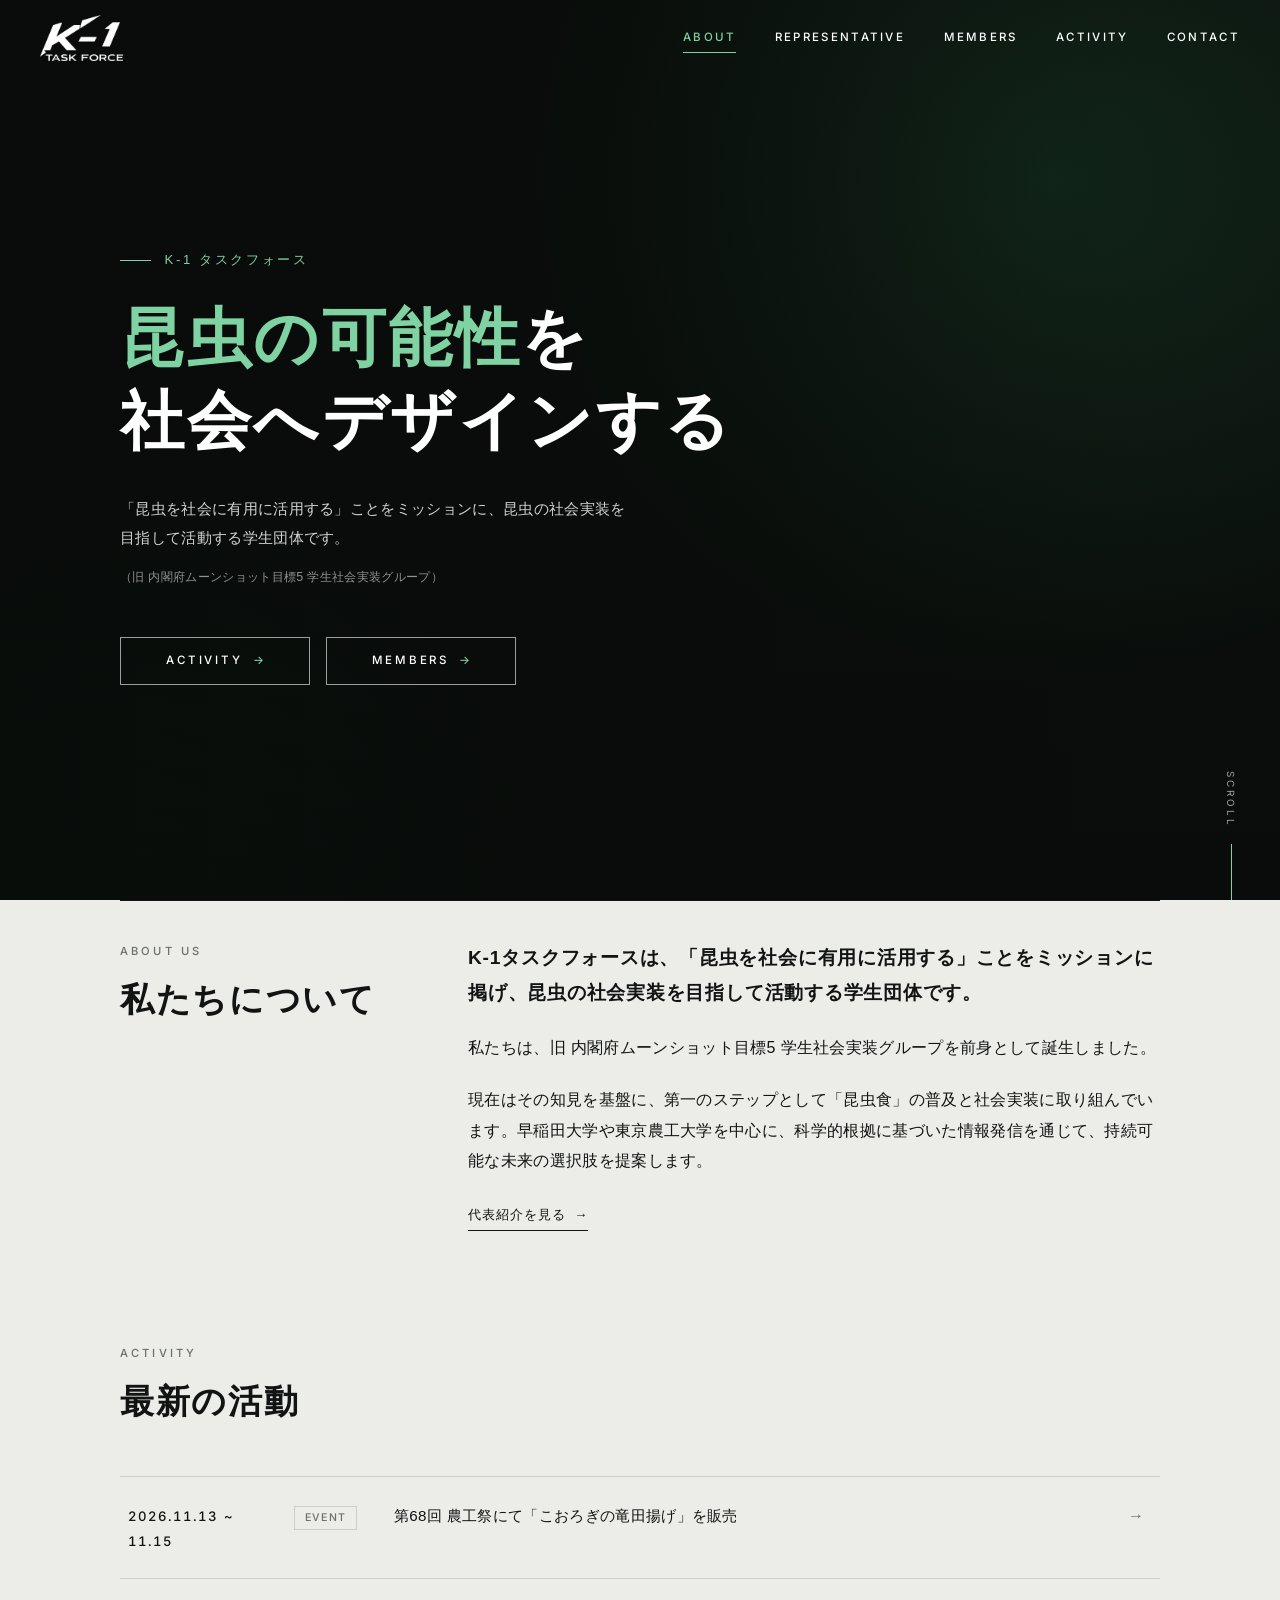
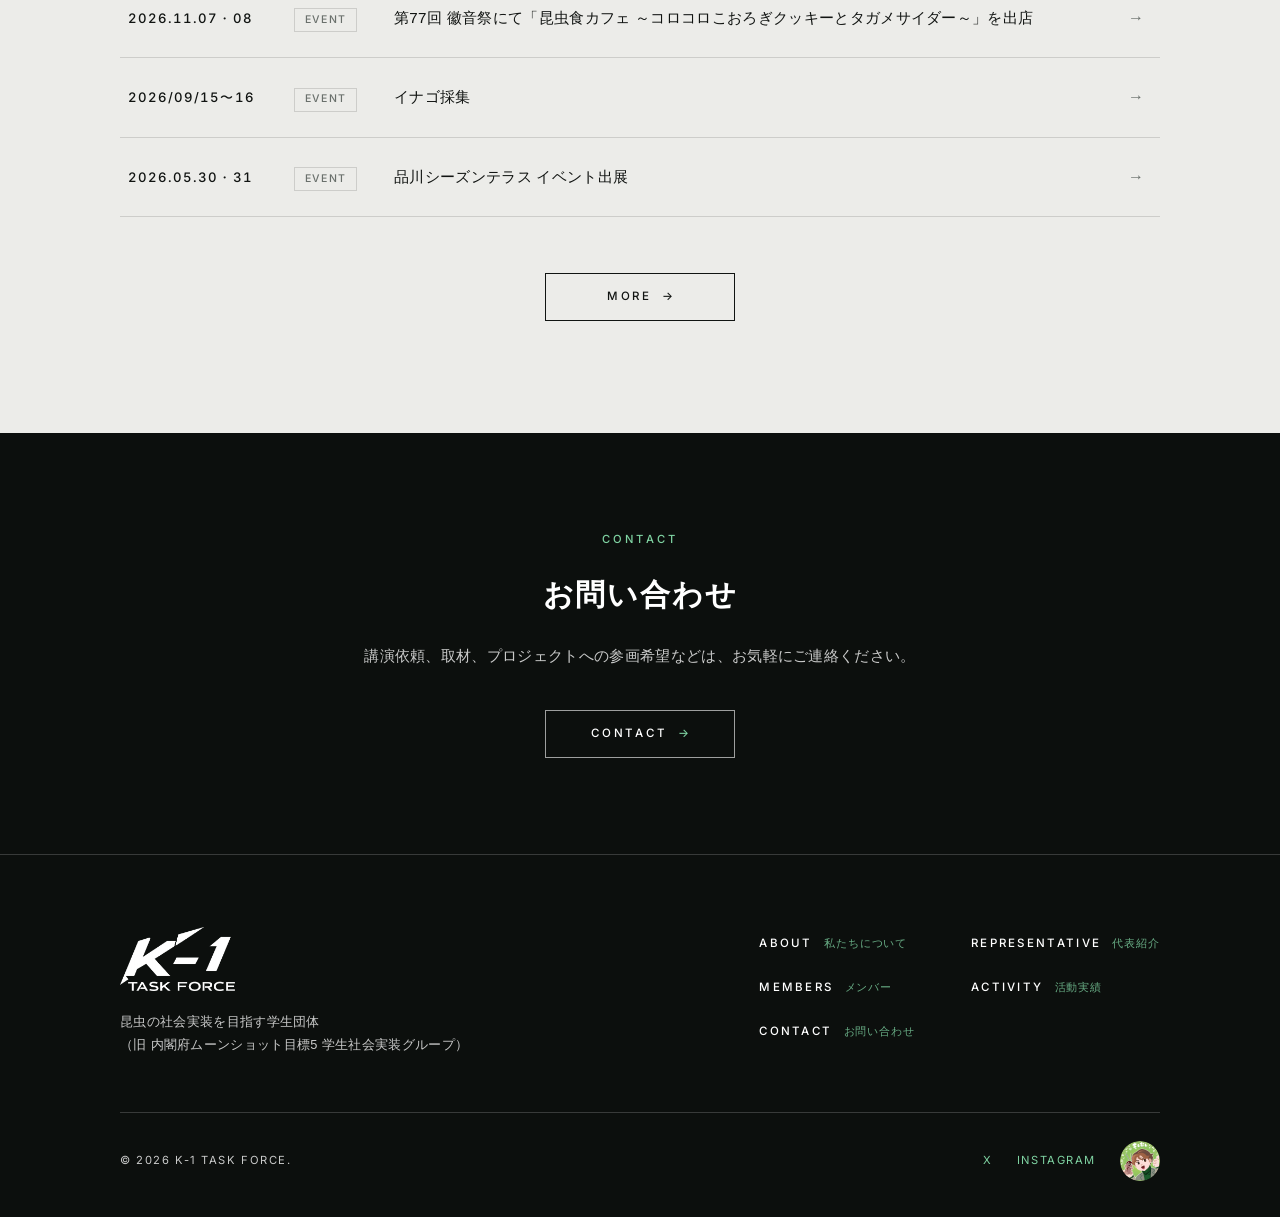
==== commit 414b0689: "開催予定のイベント表示を追加・徽音祭と農工祭を告知 - 開催日（終了日）が今日以降の活動をトップと活動実績ページ上部に「開催予定」として表示し、終了後は自動で活動実績へ - 管理画面に「終了日」欄を追" ====
--- a/index.html
+++ b/index.html
@@ -97,6 +97,17 @@
         <span class="hero__scroll" aria-hidden="true">SCROLL</span>
     </section>
 
+    <!-- 開催予定のイベント：data/activities.json の開催日が今日以降のものを自動表示（なければ非表示） -->
+    <section class="section section--upcoming" data-upcoming hidden>
+        <div class="wrap">
+            <div class="section__head">
+                <span class="label">Upcoming</span>
+                <h2>開催予定のイベント</h2>
+            </div>
+            <div data-upcoming-list></div>
+        </div>
+    </section>
+
     <section class="section">
         <div class="wrap">
             <div class="split reveal">
@@ -120,7 +131,7 @@
                 <span class="label">Activity</span>
                 <h2>最新の活動</h2>
             </div>
-            <!-- activity.html の上から4件が自動で表示されます（assets/js/main.js） -->
+            <!-- data/activities.json の終わった活動から新しい4件が自動で表示されます（assets/js/main.js） -->
             <div class="reveal" data-latest-activity="4">
                 <p>イベント出展や講演などの活動実績は、<a href="activity.html">活動実績ページ</a>でご覧いただけます。</p>
             </div>
--- a/assets/css/style.css
+++ b/assets/css/style.css
@@ -310,8 +310,43 @@
 .news-list .tag { justify-self: start; }
 .news-list__title { font-size: 0.95rem; line-height: 1.7; }
 
+/* 開催予定（トップのカードと、活動実績ページの見出し・強調） */
+.status {
+    display: inline-block;
+    padding: 0.25em 0.9em;
+    background: var(--accent);
+    color: #fff;
+    font-size: 0.7rem;
+    font-weight: 700;
+    letter-spacing: 0.1em;
+    line-height: 1.6;
+}
+.section--upcoming { padding-bottom: 0; }
+.upcoming-grid { display: grid; grid-template-columns: repeat(auto-fit, minmax(320px, 1fr)); gap: 24px; }
+.upcoming-card {
+    display: flex;
+    flex-direction: column;
+    padding: 32px 32px 28px;
+    background: var(--surface);
+    border-top: 3px solid var(--accent);
+    box-shadow: 0 1px 0 var(--line);
+}
+.upcoming-card__top { display: flex; align-items: center; gap: 10px; }
+.upcoming-card__date { margin-top: 1.2rem; font-family: var(--font-en); font-size: 1.5rem; font-weight: 600; letter-spacing: 0.02em; line-height: 1.3; }
+.upcoming-card__title { margin-top: 0.8rem; font-size: 1.05rem; line-height: 1.7; letter-spacing: 0.03em; }
+.upcoming-card__title a { text-decoration: none; transition: color 0.3s; }
+.upcoming-card__title a:hover { color: var(--accent); }
+.upcoming-card .activity-item__links { margin-top: auto; padding-top: 1.4rem; }
+
+.activity-heading { padding: 0 0 1.2rem; }
+.activity-heading .label { margin-bottom: 0.4rem; }
+.activity-heading h2 { font-size: 1.4rem; letter-spacing: 0.06em; }
+.activity-item + .activity-heading { margin-top: 72px; }
+.activity-item--upcoming { background: var(--surface); border-top: 3px solid var(--accent); padding-left: 32px; padding-right: 32px; }
+.activity-item--upcoming + .activity-item--upcoming { margin-top: 16px; }
+
 /* 活動実績 */
-.activity-list { border-bottom: 1px solid var(--line); }
+.activity-list { min-height: 60vh; border-bottom: 1px solid var(--line); }
 .activity-item {
     display: grid;
     grid-template-columns: 300px 1fr;
@@ -337,7 +372,7 @@
     border-radius: 50% 50% 50% 0;
     transform: rotate(-45deg) translateY(-0.1em);
 }
-.activity-item__text { margin-top: 1rem; font-size: 0.92rem; color: #333835; }
+.activity-item__text { margin-top: 1rem; white-space: pre-line; font-size: 0.92rem; color: #333835; }
 .activity-item__links { display: flex; flex-wrap: wrap; gap: 8px 24px; margin-top: 1.4rem; }
 .text-link {
     display: inline-flex;
@@ -361,7 +396,7 @@
 .member-card { padding: 28px 0; border-bottom: 1px solid var(--line); }
 .member-card__name { font-size: 1.1rem; font-weight: 700; letter-spacing: 0.08em; line-height: 1.5; }
 .member-card__kana { font-size: 0.7rem; letter-spacing: 0.14em; color: var(--muted); }
-.member-card__info { margin-top: 0.9rem; font-size: 0.84rem; line-height: 1.7; color: #333835; }
+.member-card__info { margin-top: 0.9rem; white-space: pre-line; font-size: 0.84rem; line-height: 1.7; color: #333835; }
 .member-card__lab { margin-top: 0.5rem; font-size: 0.78rem; font-weight: 700; letter-spacing: 0.06em; color: var(--accent); }
 
 /* 代表紹介 */
@@ -465,6 +500,9 @@
     .news-list a::after { grid-column: 3; grid-row: 1 / 3; align-self: center; }
 
     .activity-item { grid-template-columns: 1fr; gap: 20px; padding: 32px 0; }
+    .activity-item--upcoming { padding: 24px 20px; }
+    .upcoming-grid { grid-template-columns: 1fr; }
+    .upcoming-card { padding: 24px 20px; }
     .activity-item__thumb--empty { display: none; }
     .activity-item__title { font-size: 1.08rem; }
 
